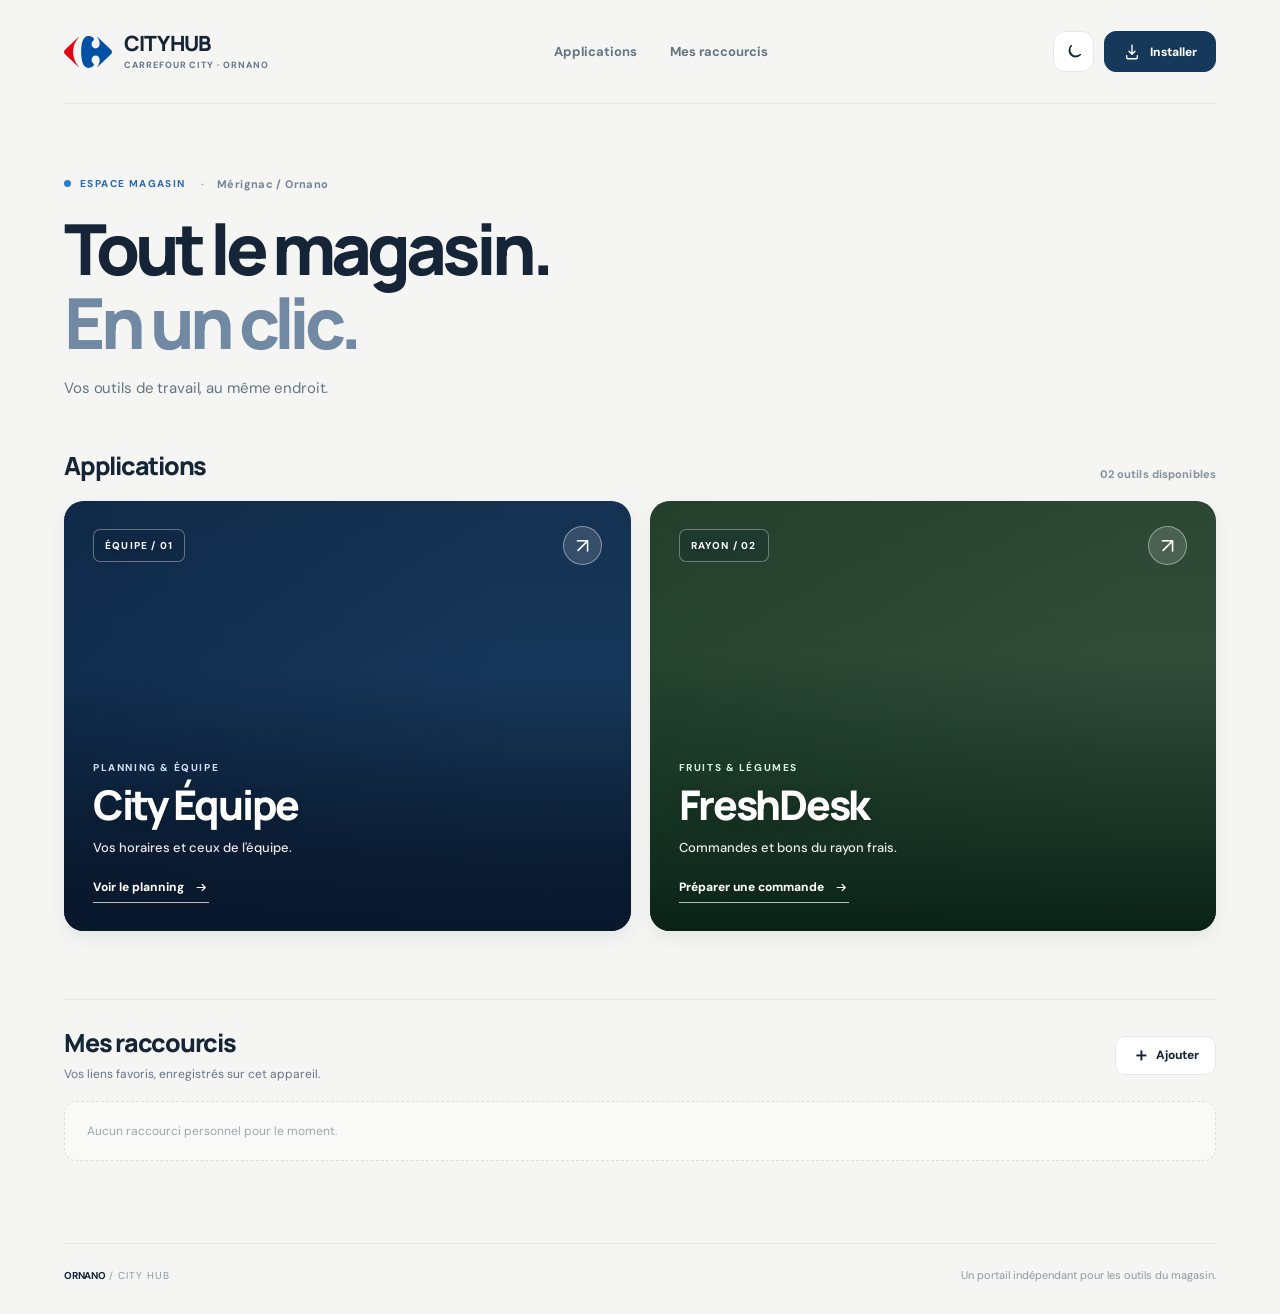
==== index.html @ 230c813b "feat: City Hub V2.2 microinteractions, splash, reveal and accessible motion" ====
<!doctype html>
<html lang="fr">
<head>
  <meta charset="utf-8">
  <meta name="viewport" content="width=device-width, initial-scale=1, viewport-fit=cover">
  <meta name="theme-color" content="#f6f6f3">
  <meta name="color-scheme" content="light dark">
  <meta name="description" content="City Hub Ornano : retrouvez les outils du magasin au même endroit. Planning, commandes et raccourcis.">
  <meta name="apple-mobile-web-app-capable" content="yes">
  <meta name="apple-mobile-web-app-status-bar-style" content="default">
  <meta name="apple-mobile-web-app-title" content="Ornano Hub">
  <meta property="og:title" content="City Ornano — Hub">
  <meta property="og:description" content="Les applications du magasin, au même endroit.">
  <meta property="og:type" content="website">
  <link rel="manifest" href="./manifest.webmanifest">
  <link rel="icon" type="image/svg+xml" href="./icons/favicon.svg">
  <link rel="apple-touch-icon" href="./icons/apple-touch-icon.png">
  <link rel="stylesheet" href="./styles.css">
  <title>Ornano — City Hub</title>
</head>
<body>
  <!-- Animé brièvement au démarrage, sans retarder les interactions -->
  <div class="boot-splash" aria-hidden="true">
    <div class="boot-center">
      <img class="boot-logo" src="./icons/carrefour-symbol.svg" alt="" width="68" height="68">
      <span class="boot-name">CITY HUB</span>
      <span class="boot-track"><span class="boot-progress"></span></span>
    </div>
  </div>

  <div class="site-shell" id="accueil">
    <header class="site-header">
      <a class="brand" href="#accueil" aria-label="City Hub, accueil">
        <span class="brand-mark" aria-hidden="true"><img src="./icons/carrefour-symbol.svg" alt="" width="48" height="48"></span>
        <span class="brand-name">CITY HUB<small>CARREFOUR CITY · ORNANO</small></span>
      </a>
      <nav class="top-nav" aria-label="Navigation">
        <a href="#applications">Applications</a>
        <a href="#raccourcis">Mes raccourcis</a>
      </nav>
      <div class="top-actions">
        <button type="button" id="themeToggle" class="theme-toggle" aria-label="Activer le mode sombre" title="Changer le thème">
          <svg id="themeMoon" viewBox="0 0 24 24" aria-hidden="true"><path d="M20.5 15.5A8.5 8.5 0 0 1 8.5 3.5 8.5 8.5 0 1 0 20.5 15.5Z"/></svg>
          <svg id="themeSun" viewBox="0 0 24 24" aria-hidden="true" hidden><circle cx="12" cy="12" r="4"/><path d="M12 2v2m0 16v2M4.93 4.93l1.42 1.42m11.3 11.3 1.42 1.42M2 12h2m16 0h2M4.93 19.07l1.42-1.42m11.3-11.3 1.42-1.42"/></svg>
        </button>
        <button type="button" id="installButton" class="install-button"><svg viewBox="0 0 24 24" aria-hidden="true"><path d="M12 3v12m-4-4 4 4 4-4M5 17v3a1 1 0 0 0 1 1h12a1 1 0 0 0 1-1v-3"/></svg><span>Installer</span></button>
      </div>
    </header>

    <main class="main-content">
      <section class="intro" aria-labelledby="introTitle">
        <div class="intro-top"><span class="intro-label"><span class="intro-label-dot"></span>ESPACE MAGASIN</span><span class="intro-place">Mérignac / Ornano</span></div>
        <h1 id="introTitle">Tout le magasin.<br><span>En un clic.</span></h1>
        <p>Vos outils de travail, au même endroit.</p>
      </section>

      <section class="applications" id="applications" aria-labelledby="appsTitle">
        <div class="section-heading"><h2 id="appsTitle">Applications</h2><span class="section-count" id="appCount">02 outils disponibles</span></div>
        <div class="apps-grid" id="appsGrid" aria-live="polite"></div>
        <p id="emptyState" class="empty-state" hidden>Aucune application disponible pour le moment.</p>
      </section>

      <section class="shortcuts" id="raccourcis" aria-labelledby="shortcutsTitle">
        <div class="shortcuts-header"><div><h2 id="shortcutsTitle">Mes raccourcis</h2><p>Vos liens favoris, enregistrés sur cet appareil.</p></div><button class="add-shortcut" id="addShortcutButton" type="button"><span aria-hidden="true">＋</span> Ajouter</button></div>
        <div class="personal-shortcuts" id="personalShortcuts"></div>
      </section>
    </main>

    <footer class="footer">
      <span><strong>ORNANO</strong> / CITY HUB</span>
      <span>Un portail indépendant pour les outils du magasin.</span>
    </footer>
  </div>

  <div id="toast" class="toast" role="status" aria-live="polite"></div>

  <dialog class="dialog" id="installDialog" aria-labelledby="installTitle">
    <div class="dialog-top"><span class="dialog-icon dialog-icon-logo" aria-hidden="true"><img src="./icons/carrefour-symbol.svg" alt="" width="44" height="44"></span><button class="dialog-close" type="button" data-close="installDialog" aria-label="Fermer">×</button></div>
    <h2 id="installTitle">City Hub, sur votre téléphone.</h2>
    <p>Ajoutez le portail à votre écran d'accueil et ouvrez vos applications directement.</p>
    <div id="installInstructions" class="install-instructions"></div>
    <button class="dialog-submit" type="button" data-close="installDialog">Compris</button>
  </dialog>
  <dialog class="dialog" id="shortcutDialog" aria-labelledby="shortcutTitle">
    <div class="dialog-top"><span class="dialog-icon" aria-hidden="true">＋</span><button class="dialog-close" type="button" data-close="shortcutDialog" aria-label="Fermer">×</button></div>
    <h2 id="shortcutTitle">Nouveau raccourci</h2>
    <p>Ce raccourci reste uniquement sur cet appareil.</p>
    <form id="shortcutForm">
      <label for="shortcutName">Nom</label><input id="shortcutName" name="shortcutName" placeholder="Ex. Mon outil" maxlength="45" required>
      <label for="shortcutUrl">Adresse web</label><input id="shortcutUrl" name="shortcutUrl" type="text" inputmode="url" placeholder="https://exemple.fr" required>
      <div class="dialog-buttons"><button class="dialog-cancel" type="button" data-close="shortcutDialog">Annuler</button><button class="dialog-submit" type="submit">Ajouter</button></div>
    </form>
  </dialog>

  <script src="./apps.js" defer></script>
  <script src="./app.js" defer></script>
</body>
</html>
---- styles.css ----
@import url('https://fonts.googleapis.com/css2?family=DM+Sans:wght@400;500;600;700&family=Manrope:wght@400;500;600;700;800&display=swap');

:root{color-scheme:light;--page:#f5f6f4;--panel:#fff;--ink:#152436;--soft:#667484;--line:#e4e8eb;--navy:#153658;--blue:#2669b8;--focus:#2685e6;--sans:'DM Sans',system-ui,-apple-system,Segoe UI,sans-serif;--display:'Manrope',system-ui,-apple-system,Segoe UI,sans-serif}
*{box-sizing:border-box}
html{scroll-behavior:smooth;scroll-padding-top:110px}
body{margin:0;background:var(--page);color:var(--ink);font-family:var(--sans);-webkit-font-smoothing:antialiased}
button,input{font:inherit}button{cursor:pointer}a{color:inherit;text-decoration:none}
button:focus-visible,a:focus-visible,input:focus-visible{outline:3px solid var(--focus);outline-offset:4px}
[hidden]{display:none!important}
.site-shell{max-width:1392px;margin:0 auto;padding:0 clamp(20px,5vw,72px)}
.site-header{display:flex;align-items:center;justify-content:space-between;gap:24px;height:104px;border-bottom:1px solid var(--line)}
.brand{display:inline-flex;align-items:center;gap:12px;min-width:205px}
.brand-mark{display:block;width:42px;height:42px;flex:none;color:#15395e}
.brand-mark svg{width:100%;height:100%;display:block}
.brand-name{font-family:var(--display);font-size:20px;font-weight:800;line-height:1;letter-spacing:-.07em}
.brand-dot{color:#e65d54}
.brand-name small{display:block;margin-top:6px;font:700 9px/1 var(--sans);letter-spacing:.25em;color:var(--soft)}
.top-nav{display:flex;align-items:center;gap:33px;color:#667483;font-size:13px;font-weight:700}
.top-nav a{transition:color .2s}.top-nav a:hover{color:var(--ink)}
.top-actions{display:flex;align-items:center;gap:10px}
.theme-toggle{height:41px;width:41px;display:grid;place-items:center;border:1px solid var(--line);border-radius:12px;color:var(--ink);background:var(--panel)}
.theme-toggle:hover{border-color:#b9c5d1}
.theme-toggle svg,.install-button svg{width:18px;height:18px;fill:none;stroke:currentColor;stroke-width:1.8;stroke-linecap:round;stroke-linejoin:round}
.install-button{display:flex;gap:9px;align-items:center;justify-content:center;height:41px;padding:0 18px;background:#16385a;border:1px solid #16385a;color:white;border-radius:12px;font-size:12px;font-weight:800;transition:background .2s,transform .2s}
.install-button:hover{background:#295c8f;transform:translateY(-1px)}
.main-content{padding:0 0 82px}
.intro{padding:clamp(45px,5.7vw,78px) 0 53px}
.intro-top{display:flex;align-items:center;gap:15px;font-weight:750;font-size:11px;color:#768494;letter-spacing:.035em}
.intro-label{display:inline-flex;align-items:center;gap:9px;letter-spacing:.14em;font-size:10px;color:var(--blue)}
.intro-label-dot{width:7px;height:7px;background:#2a7fcb;border-radius:50%;display:inline-block}
.intro-place:before{content:'·';margin-right:13px;color:#9fabb4}
.intro h1{font:800 clamp(49px,5.5vw,77px)/1.055 var(--display);letter-spacing:-.072em;margin:20px 0 19px;max-width:870px}
.intro h1 span{color:#7189a3}
.intro p{font-size:15px;color:var(--soft);margin:0;letter-spacing:-.008em}
.applications{scroll-margin-top:28px}
.section-heading{display:flex;align-items:end;justify-content:space-between;gap:12px;margin-bottom:20px}
.section-heading h2,.shortcuts h2{margin:0;font:800 clamp(20px,2vw,25px)/1.2 var(--display);letter-spacing:-.05em}
.section-count{font-size:11px;letter-spacing:.01em;color:#84909c;font-weight:700}
.apps-grid{display:grid;grid-template-columns:repeat(2,minmax(0,1fr));gap:19px}
.app-card{min-width:0;height:clamp(355px,34vw,430px);border-radius:20px;overflow:hidden;position:relative;isolation:isolate;background:#183a5e;box-shadow:0 7px 17px rgba(20,36,50,.07);transition:transform .25s ease,box-shadow .25s ease}
.app-card:hover{transform:translateY(-4px);box-shadow:0 19px 35px rgba(21,41,62,.18)}
.app-card:focus-within{outline:3px solid var(--focus);outline-offset:4px}
.app-card a:focus-visible{outline:0}
.app-card.is-fresh{background:#35513e}
.app-card.is-other{background:#37465d}
.card-link{display:flex;flex-direction:column;position:relative;isolation:isolate;width:100%;height:100%;padding:25px 29px 28px;color:#fff}
.card-image,.card-shade{position:absolute;inset:0;width:100%;height:100%;pointer-events:none}
.card-image{object-fit:cover;object-position:center;z-index:-3;opacity:.96;transform:scale(1.01);filter:saturate(.88);transition:transform .55s cubic-bezier(.22,.61,.36,1),filter .4s}
.app-card:hover .card-image{transform:scale(1.075);filter:saturate(1.05)}
.card-shade{z-index:-2;background:linear-gradient(180deg,rgba(13,30,51,.27) 1%,rgba(13,30,51,.06) 40%,rgba(9,23,42,.89) 86%,rgba(9,23,42,.96) 100%),linear-gradient(90deg,rgba(8,31,63,.46),rgba(11,32,62,.05) 78%)}
.is-fresh .card-shade{background:linear-gradient(180deg,rgba(20,44,27,.28),rgba(16,37,22,.09) 36%,rgba(12,39,26,.88) 88%,rgba(9,31,21,.96)),linear-gradient(90deg,rgba(21,54,32,.38),rgba(38,61,22,.02) 85%)}
.is-other .card-shade{background:linear-gradient(180deg,rgba(17,29,42,.15),rgba(15,27,40,.91))}
.card-top{display:flex;align-items:center;justify-content:space-between;gap:12px}
.card-kicker{font-size:10px;letter-spacing:.12em;font-weight:800;color:#f4f9ff;text-shadow:0 1px 6px rgba(0,0,0,.2);border:1px solid rgba(255,255,255,.35);background:rgba(16,33,53,.22);backdrop-filter:blur(8px);border-radius:7px;padding:9px 11px}
.card-arrow{display:grid;place-items:center;width:39px;height:39px;flex:none;border:1px solid rgba(255,255,255,.4);background:rgba(255,255,255,.14);border-radius:50%;font-size:21px;font-weight:400;backdrop-filter:blur(10px);transition:transform .25s,background .25s}
.app-card:hover .card-arrow{transform:translate(2px,-2px);background:rgba(255,255,255,.28)}
.card-copy{margin-top:auto;max-width:460px}
.card-pretitle{display:block;font-size:10px;font-weight:800;letter-spacing:.16em;text-transform:uppercase;color:#cfe0f3;margin-bottom:8px}
.is-fresh .card-pretitle{color:#d5f1dd}
.card-copy h3{font:800 clamp(31px,3.2vw,45px)/1.1 var(--display);letter-spacing:-.055em;margin:0 0 10px;text-shadow:0 2px 14px #0002}
.card-copy p{font-size:13px;line-height:1.65;font-weight:500;color:rgba(255,255,255,.91);margin:0 0 21px}
.card-action{display:flex;align-items:center;gap:10px;width:fit-content;color:#fff;font-size:12px;font-weight:800;padding-bottom:7px;border-bottom:1px solid rgba(255,255,255,.7)}
.card-action svg{width:15px;height:15px;stroke:currentColor;stroke-width:1.9;fill:none;stroke-linecap:round;stroke-linejoin:round}
.empty-state{text-align:center;padding:30px;color:var(--soft)}
.shortcuts{margin-top:68px;padding-top:28px;border-top:1px solid var(--line);scroll-margin-top:25px}
.shortcuts-header{display:flex;align-items:center;justify-content:space-between;gap:15px}
.shortcuts-header p{font-size:12px;color:var(--soft);margin:8px 0 0}
.add-shortcut{border:1px solid var(--line);background:var(--panel);color:var(--ink);height:39px;border-radius:10px;display:inline-flex;align-items:center;justify-content:center;gap:6px;padding:0 16px;font-weight:800;font-size:12px;white-space:nowrap}
.add-shortcut:hover{border-color:#aebdca}
.add-shortcut span{font-size:18px;line-height:1}
.personal-shortcuts{display:grid;grid-template-columns:repeat(3,minmax(0,1fr));gap:10px;margin-top:19px}
.shortcut-empty{grid-column:1/-1;color:#9aa6af;font-size:12px;border:1px dashed #d8dfe5;border-radius:12px;padding:21px 22px;background:rgba(255,255,255,.38)}
.shortcut-item{display:flex;align-items:center;gap:12px;min-width:0;border:1px solid var(--line);border-radius:12px;background:var(--panel);padding:11px 12px}
.shortcut-avatar{width:34px;height:34px;display:grid;place-items:center;flex:none;border-radius:9px;background:#e9f0f6;color:#366389;font-weight:800}
.shortcut-info{min-width:0;flex:1}.shortcut-info strong{font-size:12px;display:block;overflow:hidden;text-overflow:ellipsis;white-space:nowrap}.shortcut-info small{font-size:10px;color:var(--soft);display:block;overflow:hidden;text-overflow:ellipsis;white-space:nowrap;margin-top:3px}
.shortcut-open{color:var(--blue);font-size:18px;padding:3px}.shortcut-remove{color:#8a959f;background:transparent;border:0;font-size:17px;padding:4px}.shortcut-remove:hover{color:#c54c52}
.footer{border-top:1px solid var(--line);display:flex;justify-content:space-between;align-items:center;gap:12px;padding:24px 0 32px;color:#8b98a4;font-size:11px}
.footer strong{color:var(--ink);letter-spacing:-.025em}.footer span:first-child{letter-spacing:.09em;font-size:10px}
.toast{position:fixed;left:50%;bottom:24px;z-index:20;transform:translate(-50%,15px);opacity:0;pointer-events:none;color:#fff;background:#132b45;box-shadow:0 13px 34px #15253635;padding:13px 19px;border-radius:10px;font-size:12px;font-weight:700;transition:transform .2s,opacity .2s;text-align:center;max-width:calc(100% - 30px)}
.toast.visible{transform:translate(-50%,0);opacity:1}
.dialog{max-width:min(440px,calc(100vw - 28px));width:100%;border:1px solid var(--line);background:var(--panel);color:var(--ink);border-radius:18px;padding:26px;box-shadow:0 30px 85px #091e3240}
.dialog::backdrop{background:rgba(13,29,46,.6);backdrop-filter:blur(3px)}
.dialog-top{display:flex;align-items:center;justify-content:space-between}.dialog-icon{width:42px;height:42px;border-radius:11px;background:#173b60;color:#fff;display:grid;place-items:center;font:800 21px var(--display)}.dialog-close{border:0;background:transparent;color:var(--soft);font-size:27px;padding:2px 9px}
.dialog h2{font:800 25px/1.25 var(--display);letter-spacing:-.05em;margin:23px 0 9px}.dialog p{font-size:13px;line-height:1.7;color:var(--soft);margin:0 0 17px}
.dialog label{display:block;margin:14px 0 7px;font-weight:750;font-size:12px}.dialog input{width:100%;height:43px;background:var(--panel);border:1px solid #cdd7df;color:var(--ink);border-radius:9px;padding:0 12px;font-size:13px}
.dialog-buttons{display:flex;justify-content:flex-end;gap:8px;margin-top:23px}.dialog-submit,.dialog-cancel{border-radius:9px;border:1px solid #173b60;background:#173b60;color:#fff;font-size:12px;font-weight:800;min-height:41px;padding:0 18px}.dialog-cancel{background:transparent;color:var(--ink);border-color:var(--line)}.dialog> .dialog-submit{width:100%}
.install-instructions{background:var(--page);border:1px solid var(--line);border-radius:11px;padding:15px 17px;margin-bottom:18px}.install-instructions h3{font-size:13px;margin:0 0 9px}.install-instructions ol{margin:0;padding-left:19px}.install-instructions li{font-size:12px;line-height:1.8;color:var(--soft)}
html[data-theme="dark"]{color-scheme:dark;--page:#101a25;--panel:#1b2937;--ink:#f2f5f8;--soft:#a6b2bf;--line:#304251;--navy:#d9e9fc;--blue:#85b7fb}
html[data-theme="dark"] .brand-mark{color:#245786}
html[data-theme="dark"] .intro h1 span{color:#90a8c0}
html[data-theme="dark"] .shortcut-empty{background:#16232f;border-color:#354552}
html[data-theme="dark"] .shortcut-avatar{background:#28425a;color:#c2dcf5}
html[data-theme="dark"] .install-button,html[data-theme="dark"] .dialog-submit{background:#3374bd;border-color:#3374bd}
html[data-theme="dark"] .dialog-cancel{background:transparent;border-color:var(--line)}
@media(max-width:950px){.site-shell{padding:0 27px}.top-nav{gap:18px}.intro{padding-top:57px}.app-card{height:370px}.card-link{padding:22px}.personal-shortcuts{grid-template-columns:repeat(2,minmax(0,1fr))}}
@media(max-width:650px){.site-shell{padding:0 17px}.site-header{height:77px;gap:8px}.brand{min-width:0;gap:9px}.brand-mark{width:36px;height:36px}.brand-name{font-size:18px}.brand-name small{font-size:8px;margin-top:5px}.top-nav{display:none}.top-actions{gap:7px}.theme-toggle{height:37px;width:37px;border-radius:10px}.install-button{height:37px;padding:0 11px;border-radius:10px}.install-button span{font-size:11px}.intro{padding:46px 0 41px}.intro h1{font-size:clamp(40px,10.9vw,61px);margin:18px 0 15px}.intro p{font-size:13px}.intro-top{font-size:10px}.section-heading{margin-bottom:16px}.section-heading h2{font-size:22px}.section-count{font-size:10px}.apps-grid{grid-template-columns:1fr;gap:13px}.app-card{height:355px;border-radius:17px}.card-link{padding:21px 23px 24px}.card-copy h3{font-size:36px}.card-copy p{margin-bottom:18px}.shortcuts{margin-top:52px}.shortcuts h2{font-size:21px}.shortcuts-header p{font-size:11px}.personal-shortcuts{grid-template-columns:1fr}.main-content{padding-bottom:58px}.footer{flex-direction:column;align-items:flex-start;gap:9px}.shortcut-empty{padding:18px}}
@media(max-width:365px){.install-button span{display:none}.install-button{width:38px;padding:0}.brand-name{font-size:17px}.intro h1{font-size:39px}.app-card{height:340px}.card-copy h3{font-size:32px}}
@media(prefers-reduced-motion:reduce){*,*:before,*:after{animation-duration:.01ms!important;transition-duration:.01ms!important;scroll-behavior:auto!important}}

/* City Hub / Logo Carrefour SVG original — tracés réutilisés depuis l'identité FreshDesk */
.brand-mark{width:48px;height:48px;color:inherit;display:grid;place-items:center}
.brand-mark img{width:100%;height:100%;display:block;object-fit:contain}
.brand-name{font-size:21px;letter-spacing:-.055em;line-height:1}
.brand-name small{font-size:9px;letter-spacing:.105em;margin-top:7px;color:var(--soft)}
.dialog-icon-logo{background:#fff;border:1px solid #edf0f3;padding:3px}
.dialog-icon-logo img{width:100%;height:100%;object-fit:contain;display:block}
@media(max-width:650px){
  .brand-mark{width:41px;height:41px}
  .brand-name{font-size:17px}
  .brand-name small{font-size:7.6px;letter-spacing:.035em}
}


/* ---- CITY HUB V2.2 / MOTION SYSTEM ---- */
/* Le chargement est purement CSS : le site reste cliquable même si un script échoue. */
.boot-splash{position:fixed;inset:0;z-index:90;display:grid;place-items:center;background:#f5f6f4;pointer-events:none;animation:boot-exit .92s ease-in-out both}
.boot-center{display:flex;align-items:center;flex-direction:column;gap:12px;transform:translateY(-8px)}
.boot-logo{width:68px;height:68px;object-fit:contain;animation:boot-logo .82s cubic-bezier(.2,.8,.2,1) both}
.boot-name{font:800 12px/1 var(--display);letter-spacing:.27em;color:#16385a}
.boot-track{overflow:hidden;width:86px;height:3px;border-radius:100px;background:#dae2e8;margin-top:7px}
.boot-progress{display:block;width:100%;height:100%;background:linear-gradient(90deg,#e30613 0 43%,#1b67bb 43% 100%);transform-origin:left center;animation:boot-progress .73s cubic-bezier(.1,.65,.3,1) both}
@keyframes boot-exit{0%,55%{opacity:1;visibility:visible}100%{opacity:0;visibility:hidden}}
@keyframes boot-logo{0%{opacity:0;transform:translateY(12px) scale(.85)}40%{opacity:1}76%{transform:translateY(-2px) scale(1.045)}100%{transform:translateY(0) scale(1)}}
@keyframes boot-progress{0%{transform:scaleX(.04)}100%{transform:scaleX(1)}}

/* Arrivée de l'accueil et des cartes. Les sections restent visibles sans JavaScript. */
.site-header{animation:hub-header-entrance .55s cubic-bezier(.2,.7,.2,1) both}
.intro-top{animation:hub-rise .62s .10s both}
.intro h1{animation:hub-rise .75s .18s both}
.intro p{animation:hub-rise .72s .28s both}
@keyframes hub-header-entrance{from{opacity:0;transform:translateY(-10px)}to{opacity:1;transform:translateY(0)}}
@keyframes hub-rise{from{opacity:0;transform:translateY(16px)}to{opacity:1;transform:translateY(0)}}
.motion-ready .reveal{opacity:0;transform:translate3d(0,22px,0);transition:opacity .6s ease,transform .7s cubic-bezier(.16,1,.3,1);transition-delay:var(--reveal-delay,0ms)}
.motion-ready .reveal.is-visible{opacity:1;transform:translate3d(0,0,0)}

/* Interaction des deux cartes. */
.app-card{will-change:auto;transition:transform .3s cubic-bezier(.2,.7,.2,1),box-shadow .3s ease}
.card-link{overflow:hidden}
.card-link:before{content:"";position:absolute;inset:0;z-index:-1;pointer-events:none;opacity:0;background:radial-gradient(420px circle at var(--pointer-x,50%) var(--pointer-y,35%),rgba(255,255,255,.24),transparent 62%);transition:opacity .3s}
.app-card:hover .card-link:before{opacity:1}
.card-image{opacity:0;transition:opacity .65s ease,transform .62s cubic-bezier(.22,.61,.36,1),filter .4s}
.card-image.is-loaded{opacity:.96}
.app-card:hover .card-image.is-loaded{opacity:1}
.card-arrow{transition:transform .3s cubic-bezier(.2,.7,.2,1),background .2s}
.app-card:hover .card-arrow{transform:translate(3px,-3px) rotate(8deg)}
.card-action svg{transition:transform .22s ease}
.app-card:hover .card-action svg{transform:translateX(5px)}
.card-kicker{transition:background .3s,border-color .3s}
.app-card:hover .card-kicker{background:rgba(255,255,255,.22);border-color:rgba(255,255,255,.55)}
.app-card:active{transform:translateY(-1px) scale(.992)}

/* Petites animations autour de l'identité et des boutons. */
.brand-mark img{transition:transform .43s cubic-bezier(.2,.8,.2,1)}
.brand:hover .brand-mark img{transform:rotate(-6deg) scale(1.08)}
.intro-label-dot{box-shadow:0 0 0 0 rgba(42,127,203,.28);animation:hub-breathe 3s ease-in-out infinite}
@keyframes hub-breathe{0%,100%{box-shadow:0 0 0 0 rgba(42,127,203,.25)}55%{box-shadow:0 0 0 7px rgba(42,127,203,0)}}
.top-nav a{position:relative;padding:9px 0}
.top-nav a:after{content:"";position:absolute;bottom:3px;left:0;width:100%;height:2px;border-radius:2px;background:#2f79ba;transform:scaleX(0);transform-origin:left;transition:transform .22s ease}
.top-nav a:hover:after,.top-nav a:focus-visible:after{transform:scaleX(1)}
.theme-toggle,.add-shortcut,.dialog-submit,.dialog-cancel,.dialog-close{transition:transform .22s ease,background .22s ease,border-color .22s ease,box-shadow .22s ease}
.theme-toggle:hover{transform:rotate(-12deg);box-shadow:0 5px 15px #0d2c4514}
.theme-toggle:active,.add-shortcut:active,.install-button:active,.dialog-submit:active,.dialog-cancel:active{transform:scale(.94)}
.install-button{position:relative;overflow:hidden;transition:transform .2s,background .2s,box-shadow .2s}
.install-button:hover{box-shadow:0 8px 18px rgba(22,56,90,.19)}
.install-button svg{transition:transform .25s}
.install-button:hover svg{transform:translateY(3px)}
.add-shortcut:hover{transform:translateY(-2px);box-shadow:0 7px 17px rgba(21,41,62,.07)}
.add-shortcut span{transition:transform .35s cubic-bezier(.2,.7,.2,1)}
.add-shortcut:hover span{transform:rotate(90deg)}
.shortcut-item{transition:transform .2s ease,border-color .2s ease,box-shadow .2s ease}
.shortcut-item:hover{transform:translateY(-2px);border-color:#bdcddd;box-shadow:0 5px 16px rgba(22,42,62,.05)}
.shortcut-open{display:inline-block;transition:transform .18s}
.shortcut-open:hover{transform:translate(2px,-2px)}
.dialog[open]{animation:dialog-in .25s cubic-bezier(.2,.7,.2,1) both}
.dialog[open]::backdrop{animation:backdrop-in .25s ease both}
@keyframes dialog-in{from{opacity:0;transform:translateY(15px) scale(.975)}to{opacity:1;transform:translateY(0) scale(1)}}
@keyframes backdrop-in{from{opacity:0}to{opacity:1}}
.toast.visible{animation:toast-pop .27s cubic-bezier(.2,.8,.2,1)}
@keyframes toast-pop{from{scale:.94}to{scale:1}}

/* L'onde au clic est décorative, ne capture jamais les interactions. */
.tap-ripple{position:absolute;z-index:12;border-radius:50%;width:22px;height:22px;pointer-events:none;background:rgba(255,255,255,.42);transform:translate(-50%,-50%) scale(0);animation:hub-ripple .58s ease-out forwards}
.theme-toggle .tap-ripple,.add-shortcut .tap-ripple,.dialog-cancel .tap-ripple{background:rgba(41,118,192,.21)}
@keyframes hub-ripple{to{opacity:0;transform:translate(-50%,-50%) scale(var(--ripple-scale,12))}}
.theme-toggle,.add-shortcut,.dialog-submit,.dialog-cancel,.card-link{position:relative;overflow:hidden}
@media (hover:none){.brand:hover .brand-mark img{transform:none}.app-card:hover{transform:none}.card-link:before{display:none}}
@media (prefers-reduced-motion:reduce){
  .boot-splash{display:none!important}
  .site-header,.intro-top,.intro h1,.intro p,.intro-label-dot{animation:none!important}
  .motion-ready .reveal{opacity:1!important;transform:none!important;transition:none!important}
  .tap-ripple{display:none!important}
  .app-card,.card-image,.brand-mark img,.card-arrow,.card-action svg,.top-nav a:after,.theme-toggle,.add-shortcut,.install-button,.install-button svg,.shortcut-item,.shortcut-open,.dialog[open],.dialog[open]::backdrop{animation:none!important;transition:none!important;transform:none!important}
}
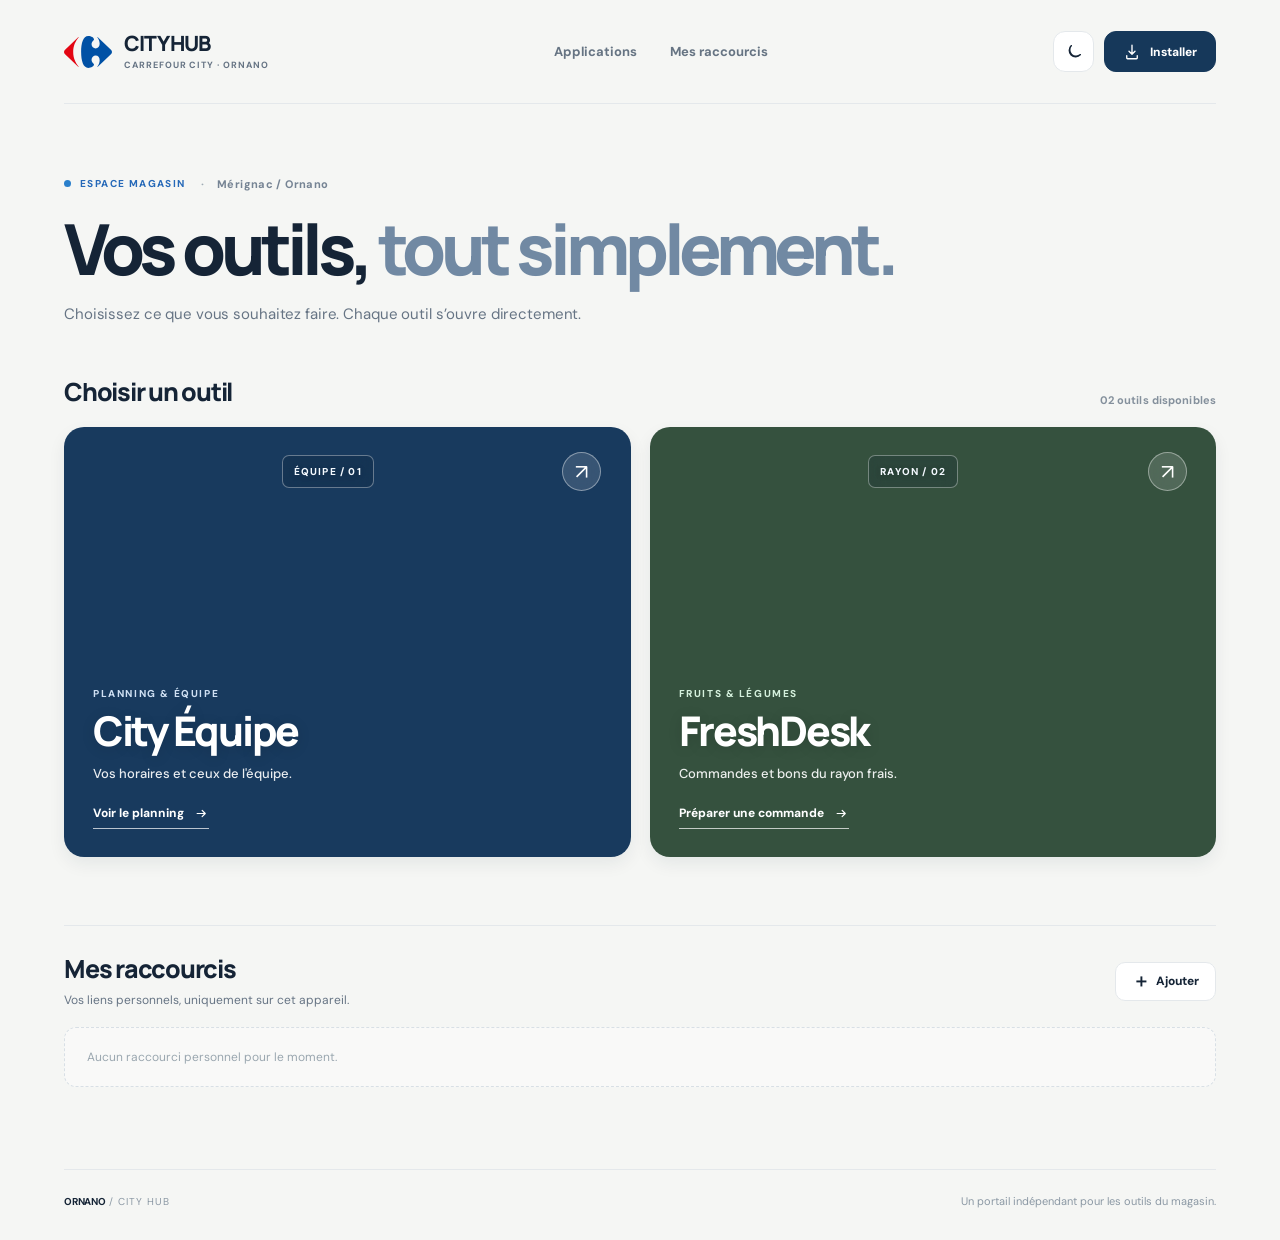
==== commit dc31894b: "design(hub): welcoming two-tool launcher with simple employee-facing language" ====
--- a/index.html
+++ b/index.html
@@ -16,6 +16,7 @@
   <link rel="icon" type="image/svg+xml" href="./icons/favicon.svg">
   <link rel="apple-touch-icon" href="./icons/apple-touch-icon.png">
   <link rel="stylesheet" href="./styles.css">
+  <link rel="stylesheet" href="./suite-v1.css?v=1.0.0">
   <title>Ornano — City Hub</title>
 </head>
 <body>
@@ -50,18 +51,18 @@
     <main class="main-content">
       <section class="intro" aria-labelledby="introTitle">
         <div class="intro-top"><span class="intro-label"><span class="intro-label-dot"></span>ESPACE MAGASIN</span><span class="intro-place">Mérignac / Ornano</span></div>
-        <h1 id="introTitle">Tout le magasin.<br><span>En un clic.</span></h1>
-        <p>Vos outils de travail, au même endroit.</p>
+        <h1 id="introTitle">Vos outils, <span>tout simplement.</span></h1>
+        <p>Choisissez ce que vous souhaitez faire. Chaque outil s’ouvre directement.</p>
       </section>
 
       <section class="applications" id="applications" aria-labelledby="appsTitle">
-        <div class="section-heading"><h2 id="appsTitle">Applications</h2><span class="section-count" id="appCount">02 outils disponibles</span></div>
+        <div class="section-heading"><h2 id="appsTitle">Choisir un outil</h2><span class="section-count" id="appCount">02 outils disponibles</span></div>
         <div class="apps-grid" id="appsGrid" aria-live="polite"></div>
         <p id="emptyState" class="empty-state" hidden>Aucune application disponible pour le moment.</p>
       </section>
 
       <section class="shortcuts" id="raccourcis" aria-labelledby="shortcutsTitle">
-        <div class="shortcuts-header"><div><h2 id="shortcutsTitle">Mes raccourcis</h2><p>Vos liens favoris, enregistrés sur cet appareil.</p></div><button class="add-shortcut" id="addShortcutButton" type="button"><span aria-hidden="true">＋</span> Ajouter</button></div>
+        <div class="shortcuts-header"><div><h2 id="shortcutsTitle">Mes raccourcis</h2><p>Vos liens personnels, uniquement sur cet appareil.</p></div><button class="add-shortcut" id="addShortcutButton" type="button"><span aria-hidden="true">＋</span> Ajouter</button></div>
         <div class="personal-shortcuts" id="personalShortcuts"></div>
       </section>
     </main>
@@ -92,7 +93,7 @@
     </form>
   </dialog>
 
-  <script src="./apps.js" defer></script>
-  <script src="./app.js" defer></script>
+  <script src="./apps.js?v=2.5.0" defer></script>
+  <script src="./app.js?v=3.0.0" defer></script>
 </body>
 </html>
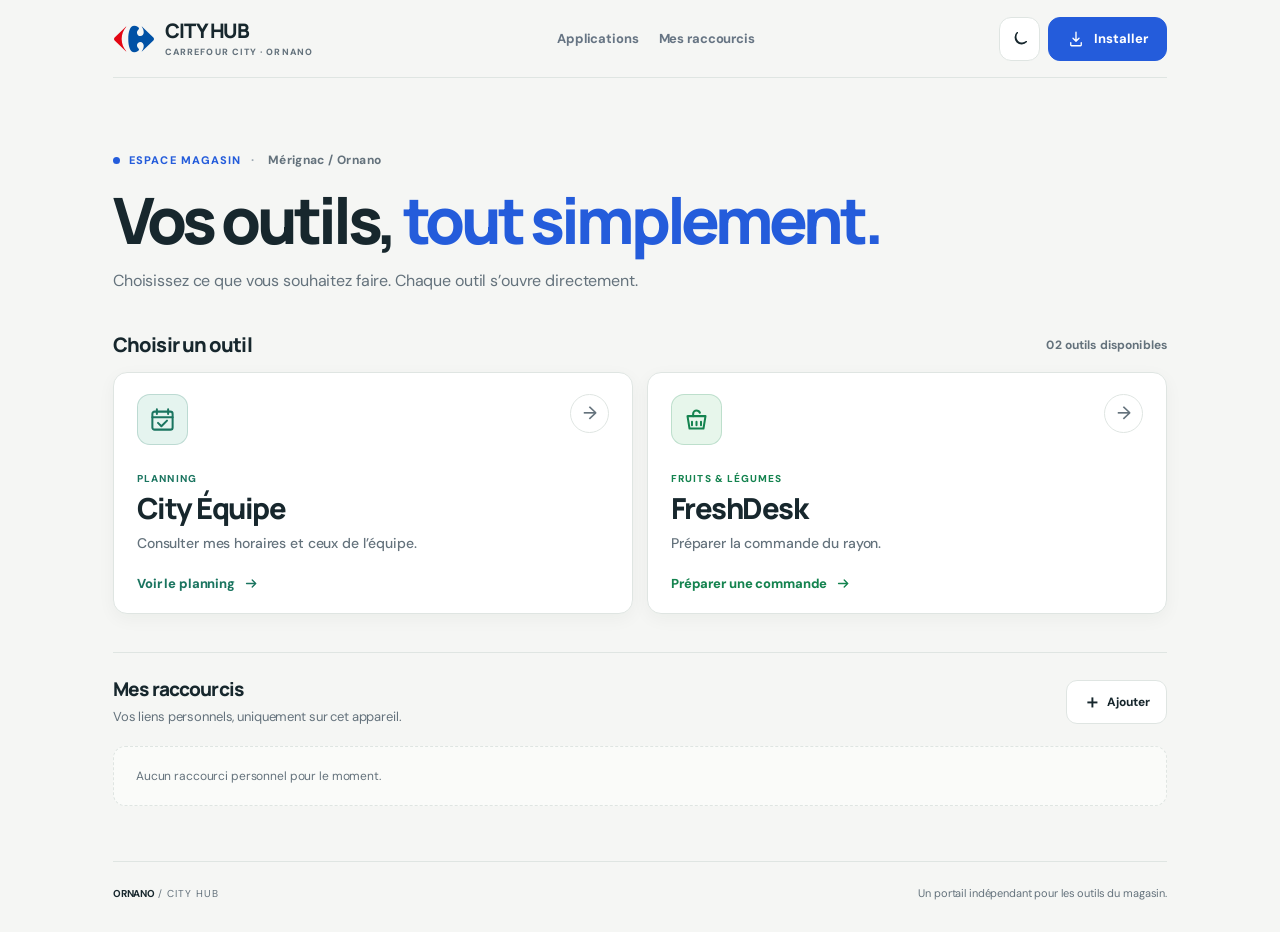
==== commit 9af9cab3: "release(hub): pin v3.0.1 app links and shared theme in PWA cache" ====
--- a/index.html
+++ b/index.html
@@ -93,7 +93,7 @@
     </form>
   </dialog>
 
-  <script src="./apps.js?v=2.5.0" defer></script>
-  <script src="./app.js?v=3.0.0" defer></script>
+  <script src="./apps.js?v=3.0.1" defer></script>
+  <script src="./app.js?v=3.0.1" defer></script>
 </body>
 </html>
--- a/suite-v1.css
+++ b/suite-v1.css
@@ -0,0 +1,170 @@
+/* Ornano Design System 1.0 — City Hub
+   Purpose: launch apps, not display internal metrics. Same foundation in City Équipe & FreshDesk. */
+:root{
+ --suite-accent:#245cdb;
+ --suite-accent-light:#e9efff;
+ --suite-ink:#17272d;
+ --suite-muted:#64727c;
+ --suite-surface:#ffffff;
+ --suite-canvas:#f5f6f4;
+ --suite-line:#dfe5e2;
+ --suite-radius:14px;
+ --suite-shadow:0 5px 18px rgba(20,35,31,.045);
+ --page:var(--suite-canvas);--panel:var(--suite-surface);--ink:var(--suite-ink);
+ --soft:var(--suite-muted);--line:var(--suite-line);--blue:var(--suite-accent);
+ --focus:#245cdb;
+}
+html{scroll-behavior:smooth}
+body{font-family:"DM Sans",system-ui,-apple-system,"Segoe UI",sans-serif;letter-spacing:-.008em}
+.site-shell{max-width:1150px;margin-inline:auto;padding-inline:clamp(17px,4vw,48px)}
+.site-header{
+ height:78px;gap:18px;min-width:0;
+}
+.brand{gap:10px;min-width:0}
+.brand-mark{display:grid;place-items:center;width:42px;height:42px;flex:none}
+.brand-mark img{width:40px;height:40px;object-fit:contain}
+.brand-name{font-family:"Manrope",system-ui,sans-serif;font-size:20px;letter-spacing:-.055em;color:var(--suite-ink)}
+.brand-name small{font-size:9px;font-weight:800;letter-spacing:.12em;color:var(--suite-muted)}
+.top-nav{gap:20px;font-size:13px}
+.top-nav a:hover{color:var(--suite-accent)}
+.top-actions{gap:8px}
+.theme-toggle,.install-button{min-height:44px;height:44px;border-radius:12px;box-shadow:none}
+.install-button{background:var(--suite-accent);border-color:var(--suite-accent);font-weight:750;font-size:13px;padding:0 18px}
+.install-button:hover{background:#164cbe;transform:none}
+.main-content{padding-bottom:55px}
+.intro{padding:clamp(43px,5.8vw,75px) 0 39px}
+.intro-top{display:flex;flex-wrap:wrap;gap:10px}
+.intro-label{
+ color:var(--suite-accent);font-weight:800;font-size:11px;
+ text-transform:uppercase;letter-spacing:.10em
+}
+.intro-label-dot{background:var(--suite-accent)}
+.intro-place{font-size:12px;color:var(--suite-muted)}
+.intro h1{
+ font-family:"Manrope","Segoe UI",sans-serif;
+ font-size:clamp(35px,5.5vw,64px);
+ line-height:1.09;letter-spacing:-.065em;
+ font-weight:800;margin:17px 0 13px;max-width:780px;
+ color:var(--suite-ink);
+}
+.intro h1 span{color:var(--suite-accent)}
+.intro p{font-size:clamp(14px,1.4vw,16px);line-height:1.6;color:var(--suite-muted);max-width:620px}
+.section-heading{align-items:center;margin-bottom:15px}
+.section-heading h2,.shortcuts h2{
+ font-family:"Manrope",system-ui,sans-serif;font-size:20px;
+ letter-spacing:-.045em;font-weight:800;color:var(--suite-ink)
+}
+.section-count{font-size:12px;font-weight:700;color:var(--suite-muted)}
+.apps-grid{grid-template-columns:repeat(2,minmax(0,1fr));gap:14px}
+.app-card,.app-card.is-fresh,.app-card.is-other{
+ --app-color:#1b7560;
+ --app-light:#e5f4ef;
+ border:1px solid var(--suite-line);
+ background:var(--suite-surface);
+ min-height:240px;height:auto;border-radius:var(--suite-radius);
+ box-shadow:var(--suite-shadow);overflow:hidden;
+ transition:border-color .18s,box-shadow .18s,transform .18s;
+}
+.app-card.is-fresh{--app-color:#14834f;--app-light:#e7f6eb}
+.app-card:hover{transform:translateY(-2px);border-color:#c1d0c9;box-shadow:0 12px 24px rgba(20,35,31,.08)}
+.card-link{
+ display:flex;flex-direction:column;justify-content:space-between;
+ min-height:240px;padding:21px 23px;color:var(--suite-ink);
+}
+.card-top{align-items:flex-start}
+.card-symbol{
+ width:51px;height:51px;flex:none;display:grid;place-items:center;
+ border-radius:13px;background:var(--app-light);
+ border:1px solid color-mix(in srgb,var(--app-color) 20%,transparent);
+ color:var(--app-color)
+}
+.card-symbol svg{width:27px;height:27px}
+.card-kicker{display:none}
+.card-arrow{
+ margin-left:auto;background:transparent;border:1px solid var(--suite-line);
+ color:var(--suite-muted);box-shadow:none;
+ font-size:18px;font-weight:500;border-radius:50%;
+}
+.card-copy{margin-top:25px;max-width:none}
+.card-pretitle{
+ font-size:10px;line-height:1.3;letter-spacing:.11em;
+ color:var(--app-color)!important;font-weight:800;margin-bottom:7px
+}
+.card-copy h3{
+ margin:0 0 7px;color:var(--suite-ink);font-family:"Manrope",system-ui,sans-serif;
+ font-size:clamp(23px,2.8vw,29px);font-weight:800;line-height:1.17;
+ letter-spacing:-.052em;text-shadow:none;
+}
+.card-copy p{color:var(--suite-muted);font-size:14px;line-height:1.48;max-width:320px}
+.card-action{
+ color:var(--app-color);border:0;font-size:13px;font-weight:800;
+ margin-top:17px;padding:0;display:flex;align-items:center;gap:8px;
+}
+.card-action svg{width:17px;height:17px}
+.card-shade,.card-image{display:none!important}
+.shortcuts{margin-top:38px;padding-top:25px}
+.shortcuts-header h2{font-size:19px}
+.shortcuts-header p{font-size:13px;line-height:1.45}
+.add-shortcut{height:44px;min-height:44px;border-radius:11px;font-weight:750}
+.shortcut-empty{border:1px dashed var(--suite-line);background:#fafbf9;color:var(--suite-muted);border-radius:12px}
+.shortcut-item{border-radius:12px;min-height:55px}
+.shortcut-avatar{background:#e8eefb;color:#285bc1}
+.shortcut-open,.shortcut-remove{min-width:43px;min-height:43px;display:grid;place-items:center}
+.footer{border-top:1px solid var(--suite-line);color:var(--suite-muted)}
+.dialog{border-radius:18px;border:1px solid var(--suite-line);box-shadow:0 30px 65px #122c2850}
+.dialog button,.dialog input{min-height:44px}
+.dialog-submit{background:var(--suite-accent)}
+/* Do not let legacy photographic-card animations alter the new minimal tiles. */
+.app-card .tap-ripple{background:#245cdb24}
+@media(max-width:760px){
+ .site-header{height:73px}
+ .top-nav{display:none}
+ .intro{padding:38px 0 30px}
+ .intro h1{font-size:clamp(33px,8vw,49px);margin:13px 0 11px}
+ .apps-grid{grid-template-columns:1fr;gap:11px}
+ .app-card,.app-card.is-fresh,.app-card.is-other{min-height:0}
+ .card-link{min-height:179px;padding:17px 18px}
+ .card-symbol{width:45px;height:45px;border-radius:12px}
+ .card-symbol svg{width:25px;height:25px}
+ .card-copy{margin-top:16px}
+ .card-copy h3{font-size:23px}
+ .card-copy p{font-size:13px}
+ .card-action{margin-top:12px}
+ .shortcuts{margin-top:28px}
+ .shortcuts-header{gap:10px}
+ .footer{gap:8px}
+}
+@media(max-width:390px){
+ .site-shell{padding-inline:14px}
+ .brand-name{font-size:18px}
+ .brand-name small{font-size:8px}
+ .install-button{padding-inline:11px;font-size:12px}
+ .install-button span{display:none}
+ .section-heading h2{font-size:19px}
+ .section-count{font-size:10px}
+}
+/* Shared dark neutral surfaces, keeping blue strictly as Hub's accent. */
+html[data-theme="dark"]{
+ --suite-ink:#f1f7f5;--suite-muted:#b0c2c1;
+ --suite-surface:#20312f;--suite-canvas:#142321;--suite-line:#36504a;
+ --suite-accent:#8fb3ff;--suite-accent-light:#243c56;
+ --page:var(--suite-canvas);--panel:var(--suite-surface);--ink:var(--suite-ink);
+ --soft:var(--suite-muted);--line:var(--suite-line);
+}
+html[data-theme="dark"] body{background:var(--suite-canvas);color:var(--suite-ink)}
+html[data-theme="dark"] .brand-name,html[data-theme="dark"] .intro h1,
+html[data-theme="dark"] .section-heading h2,html[data-theme="dark"] .shortcuts h2{color:var(--suite-ink)}
+html[data-theme="dark"] .app-card,html[data-theme="dark"] .app-card.is-fresh,
+html[data-theme="dark"] .app-card.is-other{background:var(--suite-surface);border-color:var(--suite-line)}
+html[data-theme="dark"] .app-card{--app-color:#8dddc0;--app-light:#29483e}
+html[data-theme="dark"] .app-card.is-fresh{--app-color:#8fdfaa;--app-light:#2b4937}
+html[data-theme="dark"] .card-copy h3{color:var(--suite-ink)}
+html[data-theme="dark"] .card-arrow{color:var(--suite-muted);border-color:var(--suite-line)}
+html[data-theme="dark"] .shortcut-empty{background:#1a2c29;border-color:#3b5650}
+html[data-theme="dark"] .shortcut-avatar{background:#294564;color:#b9d4ff}
+html[data-theme="dark"] .dialog{background:#20312f;color:#e9f4f0}
+html[data-theme="dark"] .theme-toggle{background:#20312f;color:#f1f7f5;border-color:#3a514a}
+html[data-theme="dark"] .install-button{background:#315fbb;border-color:#315fbb;color:#fff}
+@media(prefers-reduced-motion:reduce){
+ .app-card,.card-symbol,.card-arrow,.card-action{transition:none!important}
+}
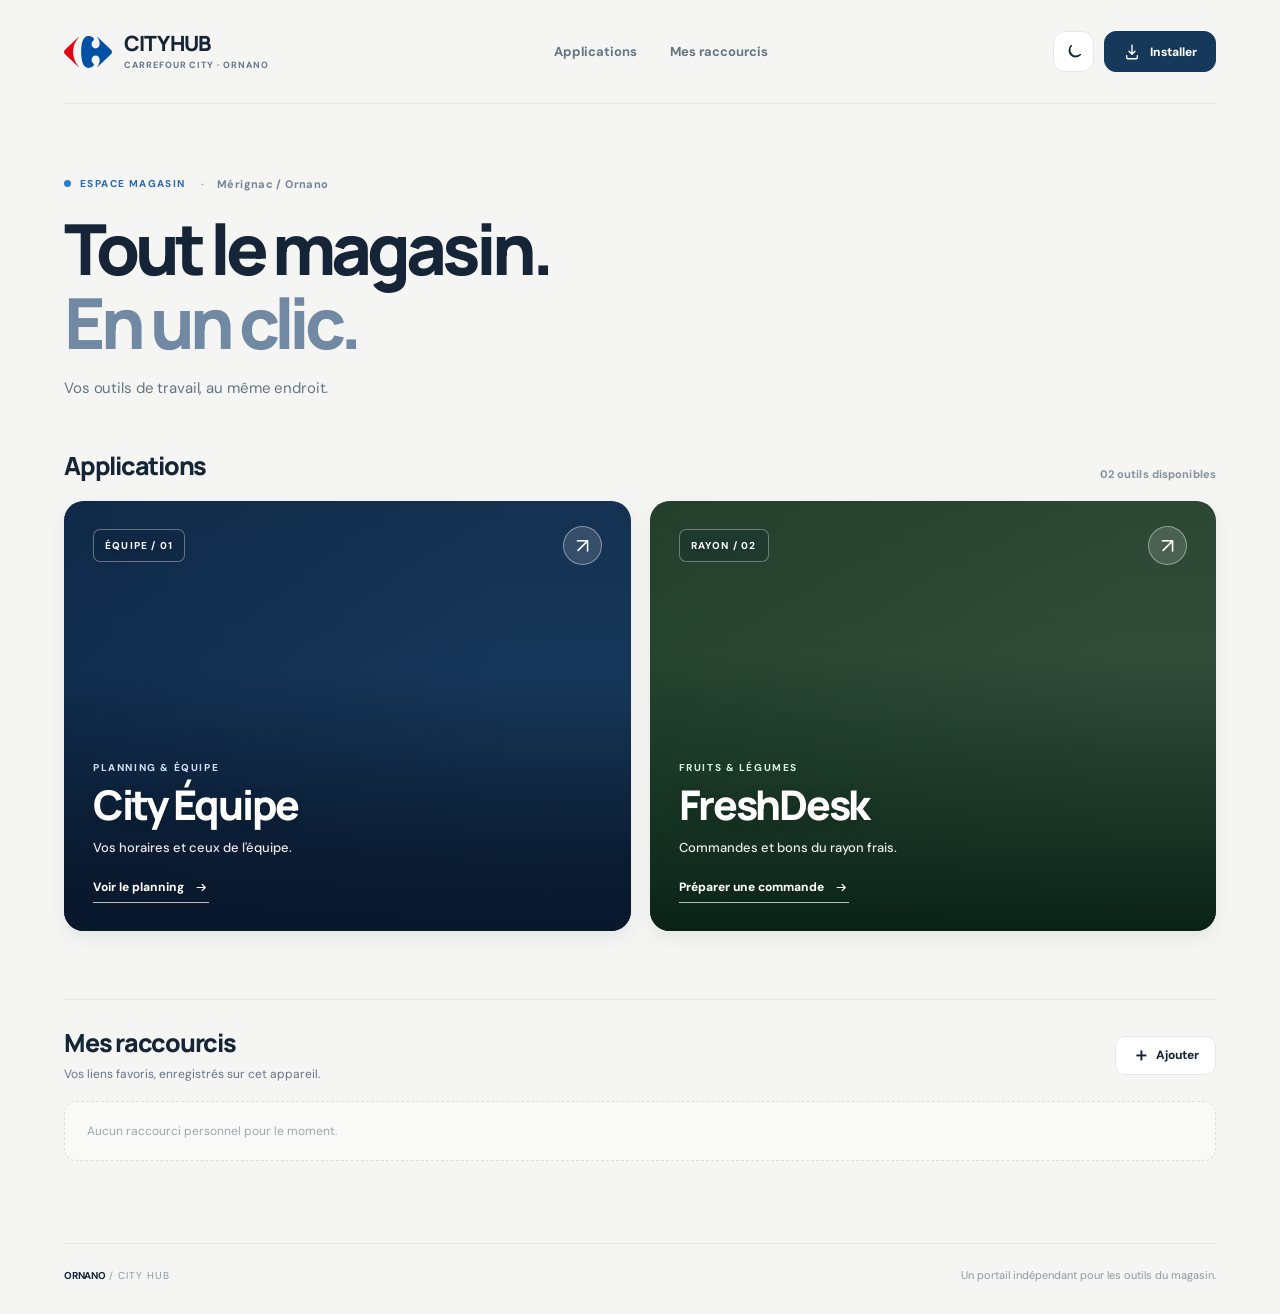
==== commit 5471cff3: "revert(hub): restore recognizable photo-first landing page and original header" ====
--- a/index.html
+++ b/index.html
@@ -16,7 +16,6 @@
   <link rel="icon" type="image/svg+xml" href="./icons/favicon.svg">
   <link rel="apple-touch-icon" href="./icons/apple-touch-icon.png">
   <link rel="stylesheet" href="./styles.css">
-  <link rel="stylesheet" href="./suite-v1.css?v=1.0.0">
   <title>Ornano — City Hub</title>
 </head>
 <body>
@@ -51,18 +50,18 @@
     <main class="main-content">
       <section class="intro" aria-labelledby="introTitle">
         <div class="intro-top"><span class="intro-label"><span class="intro-label-dot"></span>ESPACE MAGASIN</span><span class="intro-place">Mérignac / Ornano</span></div>
-        <h1 id="introTitle">Vos outils, <span>tout simplement.</span></h1>
-        <p>Choisissez ce que vous souhaitez faire. Chaque outil s’ouvre directement.</p>
+        <h1 id="introTitle">Tout le magasin.<br><span>En un clic.</span></h1>
+        <p>Vos outils de travail, au même endroit.</p>
       </section>
 
       <section class="applications" id="applications" aria-labelledby="appsTitle">
-        <div class="section-heading"><h2 id="appsTitle">Choisir un outil</h2><span class="section-count" id="appCount">02 outils disponibles</span></div>
+        <div class="section-heading"><h2 id="appsTitle">Applications</h2><span class="section-count" id="appCount">02 outils disponibles</span></div>
         <div class="apps-grid" id="appsGrid" aria-live="polite"></div>
         <p id="emptyState" class="empty-state" hidden>Aucune application disponible pour le moment.</p>
       </section>
 
       <section class="shortcuts" id="raccourcis" aria-labelledby="shortcutsTitle">
-        <div class="shortcuts-header"><div><h2 id="shortcutsTitle">Mes raccourcis</h2><p>Vos liens personnels, uniquement sur cet appareil.</p></div><button class="add-shortcut" id="addShortcutButton" type="button"><span aria-hidden="true">＋</span> Ajouter</button></div>
+        <div class="shortcuts-header"><div><h2 id="shortcutsTitle">Mes raccourcis</h2><p>Vos liens favoris, enregistrés sur cet appareil.</p></div><button class="add-shortcut" id="addShortcutButton" type="button"><span aria-hidden="true">＋</span> Ajouter</button></div>
         <div class="personal-shortcuts" id="personalShortcuts"></div>
       </section>
     </main>
@@ -93,7 +92,7 @@
     </form>
   </dialog>
 
-  <script src="./apps.js?v=3.0.1" defer></script>
-  <script src="./app.js?v=3.0.1" defer></script>
+  <script src="./apps.js?v=3.1.0" defer></script>
+  <script src="./app.js?v=3.1.0" defer></script>
 </body>
 </html>
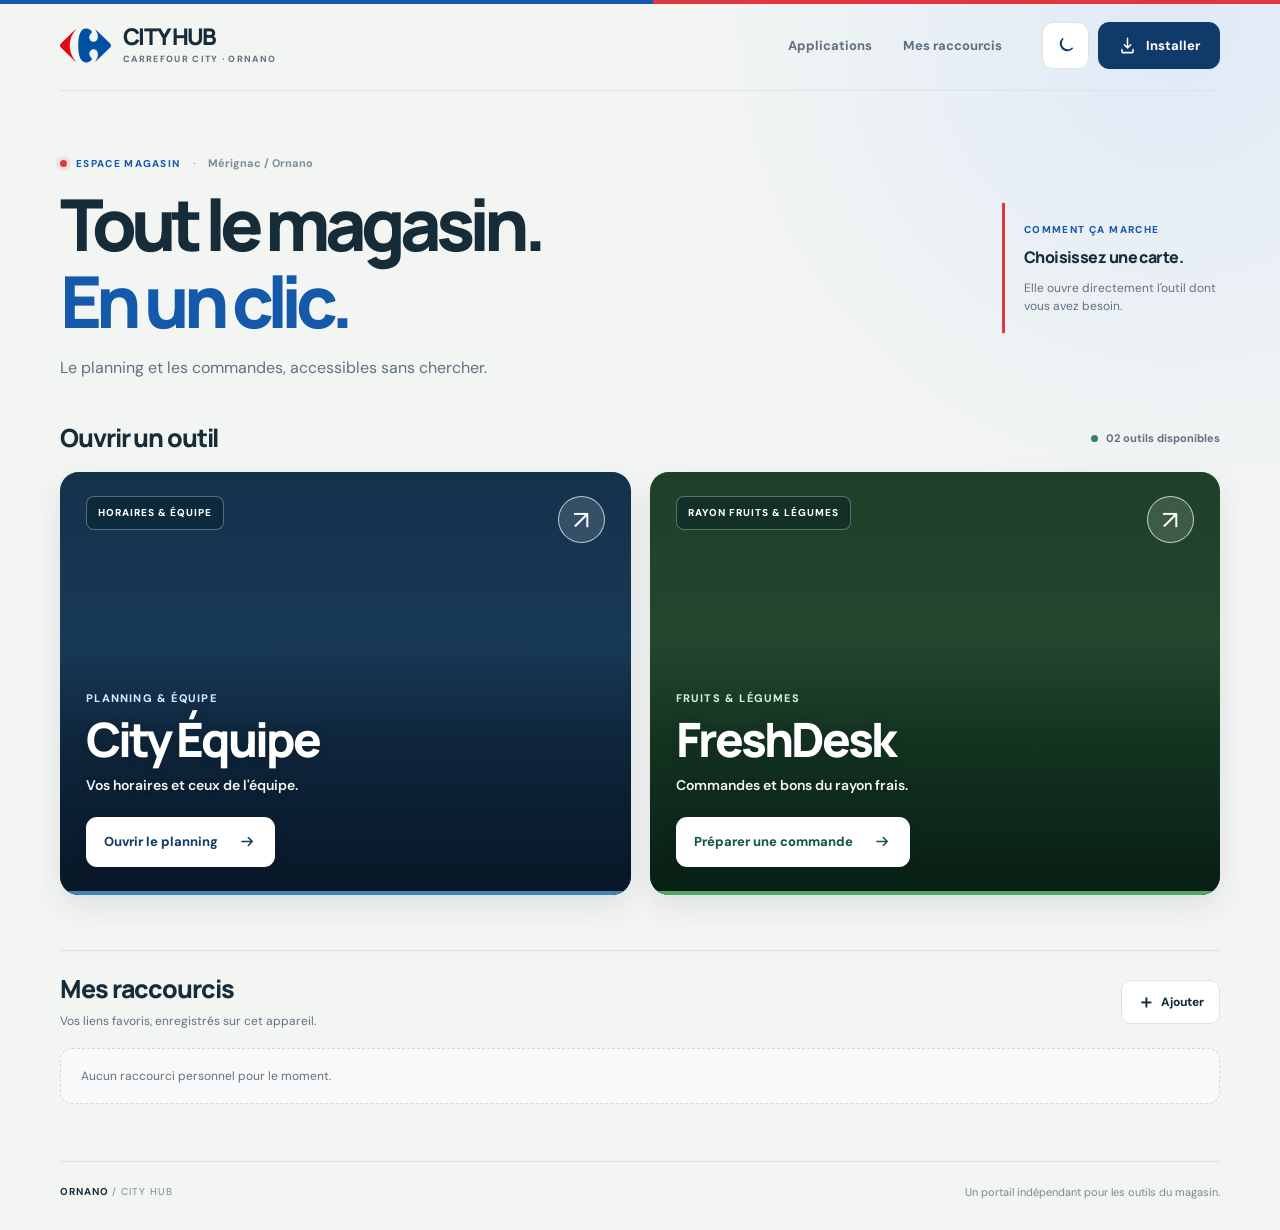
==== commit 455495d2: "design(hub): concise employee-first entry and clear photo card navigation" ====
--- a/index.html
+++ b/index.html
@@ -15,7 +15,7 @@
   <link rel="manifest" href="./manifest.webmanifest">
   <link rel="icon" type="image/svg+xml" href="./icons/favicon.svg">
   <link rel="apple-touch-icon" href="./icons/apple-touch-icon.png">
-  <link rel="stylesheet" href="./styles.css">
+  <link rel="stylesheet" href="./styles.css?v=4.0.0">
   <title>Ornano — City Hub</title>
 </head>
 <body>
@@ -49,13 +49,20 @@
 
     <main class="main-content">
       <section class="intro" aria-labelledby="introTitle">
-        <div class="intro-top"><span class="intro-label"><span class="intro-label-dot"></span>ESPACE MAGASIN</span><span class="intro-place">Mérignac / Ornano</span></div>
-        <h1 id="introTitle">Tout le magasin.<br><span>En un clic.</span></h1>
-        <p>Vos outils de travail, au même endroit.</p>
+        <div class="intro-copy">
+          <div class="intro-top"><span class="intro-label"><span class="intro-label-dot"></span>ESPACE MAGASIN</span><span class="intro-place">Mérignac / Ornano</span></div>
+          <h1 id="introTitle">Tout le magasin.<br><span>En un clic.</span></h1>
+          <p>Le planning et les commandes, accessibles sans chercher.</p>
+        </div>
+        <aside class="intro-hint" aria-label="Comment utiliser City Hub">
+          <small>COMMENT ÇA MARCHE</small>
+          <strong>Choisissez une carte.</strong>
+          <span>Elle ouvre directement l'outil dont vous avez besoin.</span>
+        </aside>
       </section>
 
       <section class="applications" id="applications" aria-labelledby="appsTitle">
-        <div class="section-heading"><h2 id="appsTitle">Applications</h2><span class="section-count" id="appCount">02 outils disponibles</span></div>
+        <div class="section-heading"><h2 id="appsTitle">Ouvrir un outil</h2><span class="section-count" id="appCount">02 outils disponibles</span></div>
         <div class="apps-grid" id="appsGrid" aria-live="polite"></div>
         <p id="emptyState" class="empty-state" hidden>Aucune application disponible pour le moment.</p>
       </section>
@@ -92,7 +99,7 @@
     </form>
   </dialog>
 
-  <script src="./apps.js?v=3.1.0" defer></script>
-  <script src="./app.js?v=3.1.0" defer></script>
+  <script src="./apps.js?v=4.0.0" defer></script>
+  <script src="./app.js?v=4.0.0" defer></script>
 </body>
 </html>
--- a/styles.css
+++ b/styles.css
@@ -1,193 +1,377 @@
-@import url('https://fonts.googleapis.com/css2?family=DM+Sans:wght@400;500;600;700&family=Manrope:wght@400;500;600;700;800&display=swap');
+@import url('https://fonts.googleapis.com/css2?family=DM+Sans:wght@400;500;600;700;800&family=Manrope:wght@400;500;600;700;800&display=swap');
 
-:root{color-scheme:light;--page:#f5f6f4;--panel:#fff;--ink:#152436;--soft:#667484;--line:#e4e8eb;--navy:#153658;--blue:#2669b8;--focus:#2685e6;--sans:'DM Sans',system-ui,-apple-system,Segoe UI,sans-serif;--display:'Manrope',system-ui,-apple-system,Segoe UI,sans-serif}
+/* CITY HUB · PHOTOGRAPHIC REWORK V4
+   Designed directly in the base stylesheet (not another cascade of patches).
+   The existing custom Carrefour logo, photo cards, personal links and PWA remain. */
+:root{
+  color-scheme:light;
+  --page:#f3f5f3;--panel:#fff;--ink:#172c39;--soft:#617181;
+  --line:#dde5e4;--blue:#1559ad;--navy:#103a69;--red:#e13641;--focus:#1976d2;
+  --sans:'DM Sans',system-ui,-apple-system,'Segoe UI',sans-serif;
+  --display:'Manrope',system-ui,-apple-system,'Segoe UI',sans-serif;
+}
 *{box-sizing:border-box}
-html{scroll-behavior:smooth;scroll-padding-top:110px}
-body{margin:0;background:var(--page);color:var(--ink);font-family:var(--sans);-webkit-font-smoothing:antialiased}
-button,input{font:inherit}button{cursor:pointer}a{color:inherit;text-decoration:none}
-button:focus-visible,a:focus-visible,input:focus-visible{outline:3px solid var(--focus);outline-offset:4px}
+html{scroll-behavior:smooth;scroll-padding-top:100px}
+body{
+  margin:0;min-width:0;background:radial-gradient(ellipse at 92% 2%,#dfeaf7 0,transparent 29%),var(--page);
+  color:var(--ink);font-family:var(--sans);-webkit-font-smoothing:antialiased;
+}
+body:before{content:'';display:block;position:absolute;inset:0 0 auto;height:4px;z-index:12;background:linear-gradient(90deg,#1559ad 0 51%,#e13641 51% 100%)}
+button,input{font:inherit}
+button{cursor:pointer}
+a{color:inherit;text-decoration:none}
+button:focus-visible,a:focus-visible,input:focus-visible{outline:3px solid var(--focus);outline-offset:3px}
 [hidden]{display:none!important}
-.site-shell{max-width:1392px;margin:0 auto;padding:0 clamp(20px,5vw,72px)}
-.site-header{display:flex;align-items:center;justify-content:space-between;gap:24px;height:104px;border-bottom:1px solid var(--line)}
-.brand{display:inline-flex;align-items:center;gap:12px;min-width:205px}
-.brand-mark{display:block;width:42px;height:42px;flex:none;color:#15395e}
-.brand-mark svg{width:100%;height:100%;display:block}
-.brand-name{font-family:var(--display);font-size:20px;font-weight:800;line-height:1;letter-spacing:-.07em}
-.brand-dot{color:#e65d54}
-.brand-name small{display:block;margin-top:6px;font:700 9px/1 var(--sans);letter-spacing:.25em;color:var(--soft)}
-.top-nav{display:flex;align-items:center;gap:33px;color:#667483;font-size:13px;font-weight:700}
-.top-nav a{transition:color .2s}.top-nav a:hover{color:var(--ink)}
-.top-actions{display:flex;align-items:center;gap:10px}
-.theme-toggle{height:41px;width:41px;display:grid;place-items:center;border:1px solid var(--line);border-radius:12px;color:var(--ink);background:var(--panel)}
-.theme-toggle:hover{border-color:#b9c5d1}
-.theme-toggle svg,.install-button svg{width:18px;height:18px;fill:none;stroke:currentColor;stroke-width:1.8;stroke-linecap:round;stroke-linejoin:round}
-.install-button{display:flex;gap:9px;align-items:center;justify-content:center;height:41px;padding:0 18px;background:#16385a;border:1px solid #16385a;color:white;border-radius:12px;font-size:12px;font-weight:800;transition:background .2s,transform .2s}
-.install-button:hover{background:#295c8f;transform:translateY(-1px)}
-.main-content{padding:0 0 82px}
-.intro{padding:clamp(45px,5.7vw,78px) 0 53px}
-.intro-top{display:flex;align-items:center;gap:15px;font-weight:750;font-size:11px;color:#768494;letter-spacing:.035em}
-.intro-label{display:inline-flex;align-items:center;gap:9px;letter-spacing:.14em;font-size:10px;color:var(--blue)}
-.intro-label-dot{width:7px;height:7px;background:#2a7fcb;border-radius:50%;display:inline-block}
-.intro-place:before{content:'·';margin-right:13px;color:#9fabb4}
-.intro h1{font:800 clamp(49px,5.5vw,77px)/1.055 var(--display);letter-spacing:-.072em;margin:20px 0 19px;max-width:870px}
-.intro h1 span{color:#7189a3}
-.intro p{font-size:15px;color:var(--soft);margin:0;letter-spacing:-.008em}
-.applications{scroll-margin-top:28px}
-.section-heading{display:flex;align-items:end;justify-content:space-between;gap:12px;margin-bottom:20px}
-.section-heading h2,.shortcuts h2{margin:0;font:800 clamp(20px,2vw,25px)/1.2 var(--display);letter-spacing:-.05em}
-.section-count{font-size:11px;letter-spacing:.01em;color:#84909c;font-weight:700}
+.site-shell{max-width:1310px;margin-inline:auto;padding-inline:clamp(19px,4.7vw,65px)}
+.site-header{
+  height:91px;display:flex;align-items:center;justify-content:space-between;
+  gap:22px;border-bottom:1px solid var(--line);position:relative;z-index:2;
+}
+.brand{display:inline-flex;align-items:center;gap:12px;min-width:0;flex-shrink:0}
+.brand-mark{width:51px;height:51px;display:grid;place-items:center}
+.brand-mark img{width:100%;height:100%;display:block;object-fit:contain;transition:transform .3s ease}
+.brand:hover .brand-mark img{transform:rotate(-5deg) scale(1.055)}
+.brand-name{
+  display:block;font:800 23px/.99 var(--display);letter-spacing:-.075em;color:var(--ink)
+}
+.brand-name small{
+  display:block;margin-top:7px;font:800 9px/1.1 var(--sans);letter-spacing:.145em;color:var(--soft)
+}
+.top-nav{display:flex;align-items:center;gap:31px;margin-left:auto;padding-right:18px}
+.top-nav a{position:relative;font-weight:750;color:var(--soft);font-size:13px;padding:15px 0;transition:color .2s}
+.top-nav a:hover,.top-nav a:focus-visible{color:var(--navy)}
+.top-nav a:after{content:'';position:absolute;bottom:8px;left:0;right:0;height:2px;background:var(--blue);transform:scaleX(0);transform-origin:left;transition:transform .2s}
+.top-nav a:hover:after,.top-nav a:focus-visible:after{transform:scaleX(1)}
+.top-actions{display:flex;gap:9px;align-items:center}
+.theme-toggle,.install-button{min-height:47px;height:47px;border-radius:11px;font-weight:750}
+.theme-toggle{
+  width:47px;display:grid;place-items:center;background:var(--panel);
+  border:1px solid var(--line);color:var(--navy);transition:background .2s,border-color .2s;
+}
+.theme-toggle:hover{background:#e8f1fb;border-color:#c6d7e6}
+.theme-toggle svg,.install-button svg{
+  width:19px;height:19px;stroke:currentColor;stroke-width:1.9;
+  fill:none;stroke-linecap:round;stroke-linejoin:round
+}
+.install-button{
+  display:inline-flex;align-items:center;justify-content:center;gap:9px;
+  padding:0 19px;color:#fff;background:var(--navy);
+  border:1px solid var(--navy);font-size:13px;transition:background .2s,transform .2s;
+}
+.install-button:hover{background:#175995;transform:translateY(-1px)}
+.main-content{padding-bottom:57px}
+.intro{
+  display:grid;grid-template-columns:minmax(0,1fr) 218px;align-items:center;gap:24px;
+  padding:clamp(41px,5.1vw,67px) 0 clamp(27px,3.5vw,43px);
+}
+.intro-copy{min-width:0}
+.intro-top{display:flex;align-items:center;flex-wrap:wrap;gap:13px}
+.intro-label{
+  display:inline-flex;align-items:center;gap:9px;
+  font-size:10px;font-weight:800;letter-spacing:.13em;color:var(--blue)
+}
+.intro-label-dot{width:7px;height:7px;background:#e13641;border-radius:50%;box-shadow:0 0 0 4px #e1364119}
+.intro-place{font-size:11px;color:#7b8d97;font-weight:700}
+.intro-place:before{content:'·';margin-right:12px;color:#a5b1b7}
+.intro h1{
+  font:800 clamp(43px,5.6vw,73px)/1.07 var(--display);
+  letter-spacing:-.085em;margin:16px 0 16px;color:var(--ink);
+  max-width:870px;
+}
+.intro h1 span{color:var(--blue)}
+.intro p{color:var(--soft);font-size:clamp(14px,1.4vw,16px);line-height:1.55;margin:0}
+.intro-hint{
+  justify-self:end;width:100%;padding:20px 0 18px 19px;
+  border-left:3px solid var(--red);
+  display:flex;flex-direction:column;gap:11px;
+}
+.intro-hint small{font-size:10px;letter-spacing:.14em;color:var(--blue);font-weight:800}
+.intro-hint strong{font:800 16px/1.32 var(--display);letter-spacing:-.035em;color:var(--ink)}
+.intro-hint span{font-size:12px;line-height:1.5;color:var(--soft)}
+.applications{scroll-margin-top:20px}
+.section-heading{
+  display:flex;align-items:center;justify-content:space-between;gap:15px;
+  margin-bottom:19px;
+}
+.section-heading h2,.shortcuts h2{
+  margin:0;font:800 clamp(20px,2.15vw,25px)/1.2 var(--display);
+  letter-spacing:-.045em;
+}
+.section-count{
+  display:inline-flex;align-items:center;gap:8px;
+  font-size:11px;font-weight:750;color:var(--soft)
+}
+.section-count:before{content:'';width:7px;height:7px;border-radius:50%;background:#32845d}
 .apps-grid{display:grid;grid-template-columns:repeat(2,minmax(0,1fr));gap:19px}
-.app-card{min-width:0;height:clamp(355px,34vw,430px);border-radius:20px;overflow:hidden;position:relative;isolation:isolate;background:#183a5e;box-shadow:0 7px 17px rgba(20,36,50,.07);transition:transform .25s ease,box-shadow .25s ease}
-.app-card:hover{transform:translateY(-4px);box-shadow:0 19px 35px rgba(21,41,62,.18)}
+.app-card{
+  min-width:0;min-height:395px;height:clamp(360px,33vw,440px);
+  position:relative;isolation:isolate;overflow:hidden;
+  border-radius:19px;background:#183a58;
+  box-shadow:0 12px 29px #152b3b18;
+  transition:box-shadow .27s,transform .3s cubic-bezier(.2,.8,.2,1);
+}
+.app-card.is-fresh{background:#25482f}
+.app-card.is-other{background:#36465c}
+.app-card:after{
+  content:'';position:absolute;z-index:2;inset:auto 0 0;height:4px;
+  background:#498fc8;pointer-events:none;opacity:.9;
+}
+.app-card.is-fresh:after{background:#5bb572}
+.app-card:hover{transform:translateY(-5px);box-shadow:0 23px 40px #152b3b2e}
+.app-card:active{transform:translateY(-1px) scale(.992)}
 .app-card:focus-within{outline:3px solid var(--focus);outline-offset:4px}
 .app-card a:focus-visible{outline:0}
-.app-card.is-fresh{background:#35513e}
-.app-card.is-other{background:#37465d}
-.card-link{display:flex;flex-direction:column;position:relative;isolation:isolate;width:100%;height:100%;padding:25px 29px 28px;color:#fff}
+.card-link{display:flex;flex-direction:column;position:relative;isolation:isolate;width:100%;height:100%;padding:24px 26px 28px;color:#fff;overflow:hidden}
 .card-image,.card-shade{position:absolute;inset:0;width:100%;height:100%;pointer-events:none}
-.card-image{object-fit:cover;object-position:center;z-index:-3;opacity:.96;transform:scale(1.01);filter:saturate(.88);transition:transform .55s cubic-bezier(.22,.61,.36,1),filter .4s}
-.app-card:hover .card-image{transform:scale(1.075);filter:saturate(1.05)}
-.card-shade{z-index:-2;background:linear-gradient(180deg,rgba(13,30,51,.27) 1%,rgba(13,30,51,.06) 40%,rgba(9,23,42,.89) 86%,rgba(9,23,42,.96) 100%),linear-gradient(90deg,rgba(8,31,63,.46),rgba(11,32,62,.05) 78%)}
-.is-fresh .card-shade{background:linear-gradient(180deg,rgba(20,44,27,.28),rgba(16,37,22,.09) 36%,rgba(12,39,26,.88) 88%,rgba(9,31,21,.96)),linear-gradient(90deg,rgba(21,54,32,.38),rgba(38,61,22,.02) 85%)}
-.is-other .card-shade{background:linear-gradient(180deg,rgba(17,29,42,.15),rgba(15,27,40,.91))}
-.card-top{display:flex;align-items:center;justify-content:space-between;gap:12px}
-.card-kicker{font-size:10px;letter-spacing:.12em;font-weight:800;color:#f4f9ff;text-shadow:0 1px 6px rgba(0,0,0,.2);border:1px solid rgba(255,255,255,.35);background:rgba(16,33,53,.22);backdrop-filter:blur(8px);border-radius:7px;padding:9px 11px}
-.card-arrow{display:grid;place-items:center;width:39px;height:39px;flex:none;border:1px solid rgba(255,255,255,.4);background:rgba(255,255,255,.14);border-radius:50%;font-size:21px;font-weight:400;backdrop-filter:blur(10px);transition:transform .25s,background .25s}
-.app-card:hover .card-arrow{transform:translate(2px,-2px);background:rgba(255,255,255,.28)}
-.card-copy{margin-top:auto;max-width:460px}
-.card-pretitle{display:block;font-size:10px;font-weight:800;letter-spacing:.16em;text-transform:uppercase;color:#cfe0f3;margin-bottom:8px}
-.is-fresh .card-pretitle{color:#d5f1dd}
-.card-copy h3{font:800 clamp(31px,3.2vw,45px)/1.1 var(--display);letter-spacing:-.055em;margin:0 0 10px;text-shadow:0 2px 14px #0002}
-.card-copy p{font-size:13px;line-height:1.65;font-weight:500;color:rgba(255,255,255,.91);margin:0 0 21px}
-.card-action{display:flex;align-items:center;gap:10px;width:fit-content;color:#fff;font-size:12px;font-weight:800;padding-bottom:7px;border-bottom:1px solid rgba(255,255,255,.7)}
-.card-action svg{width:15px;height:15px;stroke:currentColor;stroke-width:1.9;fill:none;stroke-linecap:round;stroke-linejoin:round}
+.card-image{
+  object-fit:cover;object-position:center center;z-index:-3;opacity:0;
+  transform:scale(1.015);filter:saturate(1.02);
+  transition:opacity .5s ease,transform .6s cubic-bezier(.22,.61,.36,1),filter .4s;
+}
+.card-image.is-loaded{opacity:1}
+.app-card:hover .card-image.is-loaded{transform:scale(1.065);filter:saturate(1.12)}
+.card-shade{
+  z-index:-2;
+  background:linear-gradient(180deg,rgba(13,34,54,.36),rgba(13,34,54,.03) 40%,rgba(8,24,40,.6) 64%,rgba(8,22,38,.98) 100%);
+}
+.is-fresh .card-shade{
+  background:linear-gradient(180deg,rgba(14,41,23,.30),rgba(14,41,23,.03) 39%,rgba(9,39,24,.61) 63%,rgba(7,29,18,.98) 100%);
+}
+.card-link:before{
+  content:'';position:absolute;inset:0;z-index:-1;pointer-events:none;opacity:0;
+  background:radial-gradient(410px circle at var(--pointer-x,50%) var(--pointer-y,35%),#ffffff32,transparent 70%);
+  transition:opacity .28s;
+}
+.app-card:hover .card-link:before{opacity:1}
+.card-top{display:flex;align-items:flex-start;gap:12px;justify-content:space-between}
+.card-identity{display:flex;align-items:center;gap:11px;min-width:0}
+.card-app-logo{
+  width:54px;height:54px;flex:none;background:#fffffff1;
+  display:grid;place-items:center;padding:8px;border-radius:13px;
+  box-shadow:0 5px 17px #0a1c2530;border:1px solid #ffffff70;
+}
+.card-app-logo img{width:100%;height:100%;display:block;object-fit:contain}
+.card-kicker{
+  color:#fff;letter-spacing:.1em;font-size:10px;font-weight:800;line-height:1.4;
+  background:#061e2973;border:1px solid #ffffff50;padding:9px 11px;
+  border-radius:8px;backdrop-filter:blur(10px);
+}
+.card-arrow{
+  width:47px;height:47px;flex:none;display:grid;place-items:center;
+  border:1px solid #ffffffb0;background:#ffffff23;color:#fff;border-radius:50%;
+  font-size:26px;font-weight:400;backdrop-filter:blur(10px);
+  transition:transform .25s,background .25s;
+}
+.app-card:hover .card-arrow{background:#ffffff44;transform:translate(3px,-3px)}
+.card-copy{margin-top:auto;max-width:470px}
+.card-pretitle{display:block;color:#d4e9ff;font-size:11px;font-weight:800;letter-spacing:.11em;margin-bottom:9px}
+.is-fresh .card-pretitle{color:#c9f4d9}
+.card-copy h3{
+  color:#fff;font:800 clamp(33px,3.7vw,49px)/1.07 var(--display);
+  letter-spacing:-.063em;margin:0 0 10px;text-shadow:0 2px 12px #07101a3b
+}
+.card-copy p{font-size:14px;line-height:1.52;color:#f3f8f7;margin:0 0 21px;font-weight:600;text-shadow:0 1px 7px #07101a3f}
+.card-action{
+  min-height:50px;display:inline-flex;align-items:center;justify-content:space-between;gap:20px;
+  border-radius:11px;padding:0 18px;
+  font-size:13px;font-weight:800;color:#143b66;
+  background:#fff;box-shadow:0 5px 14px #071a2b2c;transition:transform .2s,background .2s;
+}
+.is-fresh .card-action{color:#14573a}
+.app-card:hover .card-action{transform:translateY(-1px);background:#f1f9ff}
+.app-card.is-fresh:hover .card-action{background:#eafbef}
+.card-action svg{width:19px;height:19px;stroke:currentColor;stroke-width:2;fill:none;stroke-linecap:round;stroke-linejoin:round;transition:transform .2s}
+.app-card:hover .card-action svg{transform:translateX(4px)}
 .empty-state{text-align:center;padding:30px;color:var(--soft)}
-.shortcuts{margin-top:68px;padding-top:28px;border-top:1px solid var(--line);scroll-margin-top:25px}
-.shortcuts-header{display:flex;align-items:center;justify-content:space-between;gap:15px}
-.shortcuts-header p{font-size:12px;color:var(--soft);margin:8px 0 0}
-.add-shortcut{border:1px solid var(--line);background:var(--panel);color:var(--ink);height:39px;border-radius:10px;display:inline-flex;align-items:center;justify-content:center;gap:6px;padding:0 16px;font-weight:800;font-size:12px;white-space:nowrap}
-.add-shortcut:hover{border-color:#aebdca}
+.shortcuts{margin-top:55px;padding-top:23px;border-top:1px solid var(--line);scroll-margin-top:20px}
+.shortcuts-header{display:flex;align-items:center;justify-content:space-between;gap:16px}
+.shortcuts-header p{font-size:12px;color:var(--soft);margin:8px 0 0;line-height:1.5}
+.add-shortcut{
+  border:1px solid var(--line);background:var(--panel);color:var(--ink);
+  min-height:44px;border-radius:10px;display:inline-flex;align-items:center;
+  justify-content:center;gap:6px;padding:0 15px;font-weight:800;font-size:12px;white-space:nowrap;
+  transition:background .2s,border-color .2s;
+}
+.add-shortcut:hover{background:#eaf2fa;border-color:#a2bdd1}
 .add-shortcut span{font-size:18px;line-height:1}
-.personal-shortcuts{display:grid;grid-template-columns:repeat(3,minmax(0,1fr));gap:10px;margin-top:19px}
-.shortcut-empty{grid-column:1/-1;color:#9aa6af;font-size:12px;border:1px dashed #d8dfe5;border-radius:12px;padding:21px 22px;background:rgba(255,255,255,.38)}
-.shortcut-item{display:flex;align-items:center;gap:12px;min-width:0;border:1px solid var(--line);border-radius:12px;background:var(--panel);padding:11px 12px}
-.shortcut-avatar{width:34px;height:34px;display:grid;place-items:center;flex:none;border-radius:9px;background:#e9f0f6;color:#366389;font-weight:800}
-.shortcut-info{min-width:0;flex:1}.shortcut-info strong{font-size:12px;display:block;overflow:hidden;text-overflow:ellipsis;white-space:nowrap}.shortcut-info small{font-size:10px;color:var(--soft);display:block;overflow:hidden;text-overflow:ellipsis;white-space:nowrap;margin-top:3px}
-.shortcut-open{color:var(--blue);font-size:18px;padding:3px}.shortcut-remove{color:#8a959f;background:transparent;border:0;font-size:17px;padding:4px}.shortcut-remove:hover{color:#c54c52}
-.footer{border-top:1px solid var(--line);display:flex;justify-content:space-between;align-items:center;gap:12px;padding:24px 0 32px;color:#8b98a4;font-size:11px}
-.footer strong{color:var(--ink);letter-spacing:-.025em}.footer span:first-child{letter-spacing:.09em;font-size:10px}
-.toast{position:fixed;left:50%;bottom:24px;z-index:20;transform:translate(-50%,15px);opacity:0;pointer-events:none;color:#fff;background:#132b45;box-shadow:0 13px 34px #15253635;padding:13px 19px;border-radius:10px;font-size:12px;font-weight:700;transition:transform .2s,opacity .2s;text-align:center;max-width:calc(100% - 30px)}
-.toast.visible{transform:translate(-50%,0);opacity:1}
-.dialog{max-width:min(440px,calc(100vw - 28px));width:100%;border:1px solid var(--line);background:var(--panel);color:var(--ink);border-radius:18px;padding:26px;box-shadow:0 30px 85px #091e3240}
-.dialog::backdrop{background:rgba(13,29,46,.6);backdrop-filter:blur(3px)}
-.dialog-top{display:flex;align-items:center;justify-content:space-between}.dialog-icon{width:42px;height:42px;border-radius:11px;background:#173b60;color:#fff;display:grid;place-items:center;font:800 21px var(--display)}.dialog-close{border:0;background:transparent;color:var(--soft);font-size:27px;padding:2px 9px}
-.dialog h2{font:800 25px/1.25 var(--display);letter-spacing:-.05em;margin:23px 0 9px}.dialog p{font-size:13px;line-height:1.7;color:var(--soft);margin:0 0 17px}
-.dialog label{display:block;margin:14px 0 7px;font-weight:750;font-size:12px}.dialog input{width:100%;height:43px;background:var(--panel);border:1px solid #cdd7df;color:var(--ink);border-radius:9px;padding:0 12px;font-size:13px}
-.dialog-buttons{display:flex;justify-content:flex-end;gap:8px;margin-top:23px}.dialog-submit,.dialog-cancel{border-radius:9px;border:1px solid #173b60;background:#173b60;color:#fff;font-size:12px;font-weight:800;min-height:41px;padding:0 18px}.dialog-cancel{background:transparent;color:var(--ink);border-color:var(--line)}.dialog> .dialog-submit{width:100%}
-.install-instructions{background:var(--page);border:1px solid var(--line);border-radius:11px;padding:15px 17px;margin-bottom:18px}.install-instructions h3{font-size:13px;margin:0 0 9px}.install-instructions ol{margin:0;padding-left:19px}.install-instructions li{font-size:12px;line-height:1.8;color:var(--soft)}
-html[data-theme="dark"]{color-scheme:dark;--page:#101a25;--panel:#1b2937;--ink:#f2f5f8;--soft:#a6b2bf;--line:#304251;--navy:#d9e9fc;--blue:#85b7fb}
-html[data-theme="dark"] .brand-mark{color:#245786}
-html[data-theme="dark"] .intro h1 span{color:#90a8c0}
-html[data-theme="dark"] .shortcut-empty{background:#16232f;border-color:#354552}
-html[data-theme="dark"] .shortcut-avatar{background:#28425a;color:#c2dcf5}
-html[data-theme="dark"] .install-button,html[data-theme="dark"] .dialog-submit{background:#3374bd;border-color:#3374bd}
-html[data-theme="dark"] .dialog-cancel{background:transparent;border-color:var(--line)}
-@media(max-width:950px){.site-shell{padding:0 27px}.top-nav{gap:18px}.intro{padding-top:57px}.app-card{height:370px}.card-link{padding:22px}.personal-shortcuts{grid-template-columns:repeat(2,minmax(0,1fr))}}
-@media(max-width:650px){.site-shell{padding:0 17px}.site-header{height:77px;gap:8px}.brand{min-width:0;gap:9px}.brand-mark{width:36px;height:36px}.brand-name{font-size:18px}.brand-name small{font-size:8px;margin-top:5px}.top-nav{display:none}.top-actions{gap:7px}.theme-toggle{height:37px;width:37px;border-radius:10px}.install-button{height:37px;padding:0 11px;border-radius:10px}.install-button span{font-size:11px}.intro{padding:46px 0 41px}.intro h1{font-size:clamp(40px,10.9vw,61px);margin:18px 0 15px}.intro p{font-size:13px}.intro-top{font-size:10px}.section-heading{margin-bottom:16px}.section-heading h2{font-size:22px}.section-count{font-size:10px}.apps-grid{grid-template-columns:1fr;gap:13px}.app-card{height:355px;border-radius:17px}.card-link{padding:21px 23px 24px}.card-copy h3{font-size:36px}.card-copy p{margin-bottom:18px}.shortcuts{margin-top:52px}.shortcuts h2{font-size:21px}.shortcuts-header p{font-size:11px}.personal-shortcuts{grid-template-columns:1fr}.main-content{padding-bottom:58px}.footer{flex-direction:column;align-items:flex-start;gap:9px}.shortcut-empty{padding:18px}}
-@media(max-width:365px){.install-button span{display:none}.install-button{width:38px;padding:0}.brand-name{font-size:17px}.intro h1{font-size:39px}.app-card{height:340px}.card-copy h3{font-size:32px}}
-@media(prefers-reduced-motion:reduce){*,*:before,*:after{animation-duration:.01ms!important;transition-duration:.01ms!important;scroll-behavior:auto!important}}
-
-/* City Hub / Logo Carrefour SVG original — tracés réutilisés depuis l'identité FreshDesk */
-.brand-mark{width:48px;height:48px;color:inherit;display:grid;place-items:center}
-.brand-mark img{width:100%;height:100%;display:block;object-fit:contain}
-.brand-name{font-size:21px;letter-spacing:-.055em;line-height:1}
-.brand-name small{font-size:9px;letter-spacing:.105em;margin-top:7px;color:var(--soft)}
-.dialog-icon-logo{background:#fff;border:1px solid #edf0f3;padding:3px}
-.dialog-icon-logo img{width:100%;height:100%;object-fit:contain;display:block}
-@media(max-width:650px){
-  .brand-mark{width:41px;height:41px}
-  .brand-name{font-size:17px}
-  .brand-name small{font-size:7.6px;letter-spacing:.035em}
-}
-
-
-/* ---- CITY HUB V2.2 / MOTION SYSTEM ---- */
-/* Le chargement est purement CSS : le site reste cliquable même si un script échoue. */
-.boot-splash{position:fixed;inset:0;z-index:90;display:grid;place-items:center;background:#f5f6f4;pointer-events:none;animation:boot-exit .92s ease-in-out both}
-.boot-center{display:flex;align-items:center;flex-direction:column;gap:12px;transform:translateY(-8px)}
-.boot-logo{width:68px;height:68px;object-fit:contain;animation:boot-logo .82s cubic-bezier(.2,.8,.2,1) both}
-.boot-name{font:800 12px/1 var(--display);letter-spacing:.27em;color:#16385a}
-.boot-track{overflow:hidden;width:86px;height:3px;border-radius:100px;background:#dae2e8;margin-top:7px}
-.boot-progress{display:block;width:100%;height:100%;background:linear-gradient(90deg,#e30613 0 43%,#1b67bb 43% 100%);transform-origin:left center;animation:boot-progress .73s cubic-bezier(.1,.65,.3,1) both}
-@keyframes boot-exit{0%,55%{opacity:1;visibility:visible}100%{opacity:0;visibility:hidden}}
-@keyframes boot-logo{0%{opacity:0;transform:translateY(12px) scale(.85)}40%{opacity:1}76%{transform:translateY(-2px) scale(1.045)}100%{transform:translateY(0) scale(1)}}
-@keyframes boot-progress{0%{transform:scaleX(.04)}100%{transform:scaleX(1)}}
-
-/* Arrivée de l'accueil et des cartes. Les sections restent visibles sans JavaScript. */
-.site-header{animation:hub-header-entrance .55s cubic-bezier(.2,.7,.2,1) both}
-.intro-top{animation:hub-rise .62s .10s both}
-.intro h1{animation:hub-rise .75s .18s both}
-.intro p{animation:hub-rise .72s .28s both}
-@keyframes hub-header-entrance{from{opacity:0;transform:translateY(-10px)}to{opacity:1;transform:translateY(0)}}
-@keyframes hub-rise{from{opacity:0;transform:translateY(16px)}to{opacity:1;transform:translateY(0)}}
-.motion-ready .reveal{opacity:0;transform:translate3d(0,22px,0);transition:opacity .6s ease,transform .7s cubic-bezier(.16,1,.3,1);transition-delay:var(--reveal-delay,0ms)}
-.motion-ready .reveal.is-visible{opacity:1;transform:translate3d(0,0,0)}
-
-/* Interaction des deux cartes. */
-.app-card{will-change:auto;transition:transform .3s cubic-bezier(.2,.7,.2,1),box-shadow .3s ease}
-.card-link{overflow:hidden}
-.card-link:before{content:"";position:absolute;inset:0;z-index:-1;pointer-events:none;opacity:0;background:radial-gradient(420px circle at var(--pointer-x,50%) var(--pointer-y,35%),rgba(255,255,255,.24),transparent 62%);transition:opacity .3s}
-.app-card:hover .card-link:before{opacity:1}
-.card-image{opacity:0;transition:opacity .65s ease,transform .62s cubic-bezier(.22,.61,.36,1),filter .4s}
-.card-image.is-loaded{opacity:.96}
-.app-card:hover .card-image.is-loaded{opacity:1}
-.card-arrow{transition:transform .3s cubic-bezier(.2,.7,.2,1),background .2s}
-.app-card:hover .card-arrow{transform:translate(3px,-3px) rotate(8deg)}
-.card-action svg{transition:transform .22s ease}
-.app-card:hover .card-action svg{transform:translateX(5px)}
-.card-kicker{transition:background .3s,border-color .3s}
-.app-card:hover .card-kicker{background:rgba(255,255,255,.22);border-color:rgba(255,255,255,.55)}
-.app-card:active{transform:translateY(-1px) scale(.992)}
-
-/* Petites animations autour de l'identité et des boutons. */
-.brand-mark img{transition:transform .43s cubic-bezier(.2,.8,.2,1)}
-.brand:hover .brand-mark img{transform:rotate(-6deg) scale(1.08)}
-.intro-label-dot{box-shadow:0 0 0 0 rgba(42,127,203,.28);animation:hub-breathe 3s ease-in-out infinite}
-@keyframes hub-breathe{0%,100%{box-shadow:0 0 0 0 rgba(42,127,203,.25)}55%{box-shadow:0 0 0 7px rgba(42,127,203,0)}}
-.top-nav a{position:relative;padding:9px 0}
-.top-nav a:after{content:"";position:absolute;bottom:3px;left:0;width:100%;height:2px;border-radius:2px;background:#2f79ba;transform:scaleX(0);transform-origin:left;transition:transform .22s ease}
-.top-nav a:hover:after,.top-nav a:focus-visible:after{transform:scaleX(1)}
-.theme-toggle,.add-shortcut,.dialog-submit,.dialog-cancel,.dialog-close{transition:transform .22s ease,background .22s ease,border-color .22s ease,box-shadow .22s ease}
-.theme-toggle:hover{transform:rotate(-12deg);box-shadow:0 5px 15px #0d2c4514}
-.theme-toggle:active,.add-shortcut:active,.install-button:active,.dialog-submit:active,.dialog-cancel:active{transform:scale(.94)}
-.install-button{position:relative;overflow:hidden;transition:transform .2s,background .2s,box-shadow .2s}
-.install-button:hover{box-shadow:0 8px 18px rgba(22,56,90,.19)}
-.install-button svg{transition:transform .25s}
-.install-button:hover svg{transform:translateY(3px)}
-.add-shortcut:hover{transform:translateY(-2px);box-shadow:0 7px 17px rgba(21,41,62,.07)}
-.add-shortcut span{transition:transform .35s cubic-bezier(.2,.7,.2,1)}
-.add-shortcut:hover span{transform:rotate(90deg)}
-.shortcut-item{transition:transform .2s ease,border-color .2s ease,box-shadow .2s ease}
-.shortcut-item:hover{transform:translateY(-2px);border-color:#bdcddd;box-shadow:0 5px 16px rgba(22,42,62,.05)}
-.shortcut-open{display:inline-block;transition:transform .18s}
-.shortcut-open:hover{transform:translate(2px,-2px)}
-.dialog[open]{animation:dialog-in .25s cubic-bezier(.2,.7,.2,1) both}
-.dialog[open]::backdrop{animation:backdrop-in .25s ease both}
-@keyframes dialog-in{from{opacity:0;transform:translateY(15px) scale(.975)}to{opacity:1;transform:translateY(0) scale(1)}}
-@keyframes backdrop-in{from{opacity:0}to{opacity:1}}
-.toast.visible{animation:toast-pop .27s cubic-bezier(.2,.8,.2,1)}
-@keyframes toast-pop{from{scale:.94}to{scale:1}}
-
-/* L'onde au clic est décorative, ne capture jamais les interactions. */
-.tap-ripple{position:absolute;z-index:12;border-radius:50%;width:22px;height:22px;pointer-events:none;background:rgba(255,255,255,.42);transform:translate(-50%,-50%) scale(0);animation:hub-ripple .58s ease-out forwards}
-.theme-toggle .tap-ripple,.add-shortcut .tap-ripple,.dialog-cancel .tap-ripple{background:rgba(41,118,192,.21)}
+.personal-shortcuts{display:grid;grid-template-columns:repeat(3,minmax(0,1fr));gap:10px;margin-top:18px}
+.shortcut-empty{
+  grid-column:1/-1;padding:19px 20px;
+  color:var(--soft);font-size:12px;border:1px dashed #cfdada;
+  border-radius:12px;background:#ffffff70;
+}
+.shortcut-item{
+  display:flex;align-items:center;gap:11px;min-width:0;
+  border:1px solid var(--line);border-radius:11px;background:var(--panel);
+  padding:10px 11px;transition:border-color .2s,box-shadow .2s;
+}
+.shortcut-item:hover{border-color:#b4c9d7;box-shadow:0 6px 17px #203e5712}
+.shortcut-avatar{width:36px;height:36px;display:grid;place-items:center;flex:none;border-radius:10px;background:#e7f0fc;color:#245c94;font-weight:800}
+.shortcut-info{flex:1;min-width:0}
+.shortcut-info strong{font-size:12px;display:block;white-space:nowrap;overflow:hidden;text-overflow:ellipsis}
+.shortcut-info small{display:block;font-size:10px;color:var(--soft);white-space:nowrap;overflow:hidden;text-overflow:ellipsis;margin-top:3px}
+.shortcut-open,.shortcut-remove{
+  width:37px;height:39px;flex:none;display:grid;place-items:center;border-radius:8px;
+  padding:0;font-size:18px;
+}
+.shortcut-open{color:var(--blue)}
+.shortcut-open:hover{background:#e9f2fc}
+.shortcut-remove{border:0;background:transparent;color:#72808a}
+.shortcut-remove:hover{background:#fff0f0;color:#bb3c47}
+.footer{
+  border-top:1px solid var(--line);display:flex;justify-content:space-between;
+  align-items:center;gap:12px;padding:23px 0 31px;color:#788994;font-size:11px;
+}
+.footer strong{color:var(--ink)}
+.footer span:first-child{font-size:10px;letter-spacing:.09em}
+.toast{
+  position:fixed;left:50%;bottom:25px;z-index:25;transform:translate(-50%,15px);
+  opacity:0;pointer-events:none;padding:13px 20px;color:#fff;background:#123c69;
+  border-radius:11px;box-shadow:0 12px 32px #122f4a40;font-size:12px;font-weight:750;
+  transition:transform .2s,opacity .2s;text-align:center;max-width:calc(100% - 30px);
+}
+.toast.visible{opacity:1;transform:translate(-50%,0)}
+.dialog{
+  max-width:min(450px,calc(100vw - 28px));width:100%;border:1px solid var(--line);
+  background:var(--panel);color:var(--ink);border-radius:18px;padding:25px;
+  box-shadow:0 30px 85px #091e3240;
+}
+.dialog::backdrop{background:#0e253a9a;backdrop-filter:blur(4px)}
+.dialog-top{display:flex;align-items:center;justify-content:space-between}
+.dialog-icon{width:44px;height:44px;display:grid;place-items:center;border-radius:12px;background:#164773;color:#fff;font:800 21px var(--display)}
+.dialog-icon-logo{background:#fff;border:1px solid var(--line);padding:4px}
+.dialog-icon-logo img{width:100%;height:100%;display:block;object-fit:contain}
+.dialog-close{border:0;background:transparent;color:var(--soft);font-size:27px;padding:4px 9px;min-height:42px}
+.dialog h2{font:800 25px/1.24 var(--display);letter-spacing:-.05em;margin:23px 0 10px}
+.dialog p{font-size:13px;line-height:1.65;color:var(--soft);margin:0 0 17px}
+.dialog label{display:block;margin:14px 0 7px;font-size:12px;font-weight:800}
+.dialog input{width:100%;min-height:45px;border:1px solid #cedadb;color:var(--ink);background:var(--panel);border-radius:10px;padding:0 13px;font-size:15px}
+.dialog-buttons{display:flex;justify-content:flex-end;gap:8px;margin-top:22px}
+.dialog-submit,.dialog-cancel{
+  min-height:44px;padding:0 17px;font-size:12px;font-weight:800;
+  border-radius:10px;border:1px solid var(--navy);background:var(--navy);color:#fff;
+}
+.dialog-cancel{background:transparent;border-color:var(--line);color:var(--ink)}
+.dialog>.dialog-submit{width:100%}
+.install-instructions{padding:16px 17px;margin-bottom:17px;border:1px solid var(--line);border-radius:11px;background:var(--page)}
+.install-instructions h3{font-size:13px;margin:0 0 8px}
+.install-instructions ol{margin:0;padding-left:19px}
+.install-instructions li{font-size:12px;line-height:1.8;color:var(--soft)}
+/* Splash remains decorative: no input blocking, reduced-motion friendly. */
+.boot-splash{position:fixed;inset:0;z-index:90;display:grid;place-items:center;background:#f3f5f3;pointer-events:none;animation:boot-exit .9s both}
+.boot-center{display:flex;align-items:center;flex-direction:column;gap:12px;transform:translateY(-7px)}
+.boot-logo{width:68px;height:68px;object-fit:contain;animation:boot-logo .8s cubic-bezier(.2,.8,.2,1) both}
+.boot-name{font:800 12px/1 var(--display);letter-spacing:.27em;color:#17446f}
+.boot-track{width:87px;height:3px;overflow:hidden;border-radius:50px;background:#d9e4ed;margin-top:6px}
+.boot-progress{display:block;width:100%;height:100%;background:linear-gradient(90deg,#e13641 0 45%,#1559ad 45%);transform-origin:left;animation:boot-progress .72s cubic-bezier(.1,.65,.3,1) both}
+@keyframes boot-exit{0%,53%{opacity:1;visibility:visible}100%{opacity:0;visibility:hidden}}
+@keyframes boot-logo{0%{opacity:0;transform:translateY(11px) scale(.88)}45%{opacity:1}100%{transform:translateY(0) scale(1)}}
+@keyframes boot-progress{from{transform:scaleX(.03)}to{transform:scaleX(1)}}
+.site-header{animation:hub-slide .52s both}
+.intro-top{animation:hub-rise .6s .1s both}
+.intro h1{animation:hub-rise .7s .16s both}
+.intro p{animation:hub-rise .7s .22s both}
+@keyframes hub-slide{from{opacity:0;transform:translateY(-9px)}to{opacity:1;transform:translateY(0)}}
+@keyframes hub-rise{from{opacity:0;transform:translateY(13px)}to{opacity:1;transform:translateY(0)}}
+.motion-ready .reveal{opacity:0;transform:translateY(20px);transition:opacity .6s ease,transform .65s cubic-bezier(.16,1,.3,1);transition-delay:var(--reveal-delay,0ms)}
+.motion-ready .reveal.is-visible{opacity:1;transform:translateY(0)}
+.dialog[open]{animation:dialog-enter .25s cubic-bezier(.2,.7,.2,1)}
+.dialog[open]::backdrop{animation:fade-in .2s ease}
+@keyframes dialog-enter{from{opacity:0;transform:translateY(12px) scale(.98)}to{opacity:1;transform:none}}
+@keyframes fade-in{from{opacity:0}to{opacity:1}}
+.tap-ripple{
+  position:absolute;z-index:12;pointer-events:none;
+  width:22px;height:22px;border-radius:50%;background:#ffffff62;
+  transform:translate(-50%,-50%) scale(0);
+  animation:hub-ripple .6s ease-out forwards;
+}
 @keyframes hub-ripple{to{opacity:0;transform:translate(-50%,-50%) scale(var(--ripple-scale,12))}}
 .theme-toggle,.add-shortcut,.dialog-submit,.dialog-cancel,.card-link{position:relative;overflow:hidden}
-@media (hover:none){.brand:hover .brand-mark img{transform:none}.app-card:hover{transform:none}.card-link:before{display:none}}
-@media (prefers-reduced-motion:reduce){
-  .boot-splash{display:none!important}
-  .site-header,.intro-top,.intro h1,.intro p,.intro-label-dot{animation:none!important}
-  .motion-ready .reveal{opacity:1!important;transform:none!important;transition:none!important}
-  .tap-ripple{display:none!important}
-  .app-card,.card-image,.brand-mark img,.card-arrow,.card-action svg,.top-nav a:after,.theme-toggle,.add-shortcut,.install-button,.install-button svg,.shortcut-item,.shortcut-open,.dialog[open],.dialog[open]::backdrop{animation:none!important;transition:none!important;transform:none!important}
-}
+html[data-theme=dark]{
+  color-scheme:dark;--page:#101d29;--panel:#1b2d3b;--ink:#f0f6f9;
+  --soft:#b3c1cb;--line:#304858;--navy:#75abe7;--blue:#8cbdff;--focus:#93c7ff;
+}
+html[data-theme=dark] body{background:radial-gradient(ellipse at 90% 0,#1c3550,transparent 30%),var(--page)}
+html[data-theme=dark] .brand-name{color:#f6fbff}
+html[data-theme=dark] .intro h1 span{color:#9bcaff}
+html[data-theme=dark] .intro-hint{border-color:#e17784}
+html[data-theme=dark] .shortcut-empty{background:#1b2d3b77;border-color:#425968}
+html[data-theme=dark] .shortcut-avatar{background:#29485f;color:#c8e0ff}
+html[data-theme=dark] .theme-toggle{background:#1b2d3b;color:#c5e4ff;border-color:#3c5666}
+html[data-theme=dark] .install-button,
+html[data-theme=dark] .dialog-submit{background:#24588e;border-color:#24588e;color:#fff}
+html[data-theme=dark] .dialog-cancel{background:transparent;border-color:var(--line)}
+html[data-theme=dark] .dialog-icon-logo{background:#fff;border-color:#fff}
+html[data-theme=dark] .add-shortcut{background:#1b2d3b}
+html[data-theme=dark] .app-card{box-shadow:0 13px 32px #06141f75}
+html[data-theme=dark] .card-action{background:#f2f8ff;color:#174a7f}
+html[data-theme=dark] .is-fresh .card-action{background:#effbf2;color:#17533b}
+@media(max-width:960px){
+ .site-shell{padding-inline:27px}
+ .top-nav{gap:18px}
+ .intro{grid-template-columns:minmax(0,1fr) 176px}
+ .app-card{min-height:365px;height:365px}
+ .card-link{padding:22px}
+ .personal-shortcuts{grid-template-columns:repeat(2,minmax(0,1fr))}
+}
+@media(max-width:700px){
+ .site-shell{padding-inline:17px}
+ .site-header{height:76px;gap:9px}
+ .brand{gap:9px}
+ .brand-mark{width:41px;height:41px}
+ .brand-name{font-size:19px}
+ .brand-name small{font-size:8px;letter-spacing:.08em;margin-top:5px}
+ .top-nav{display:none}
+ .top-actions{gap:7px}
+ .theme-toggle,.install-button{height:43px;min-height:43px;border-radius:10px}
+ .theme-toggle{width:43px}
+ .install-button{padding-inline:12px}
+ .install-button span{font-size:12px}
+ .intro{display:block;padding:33px 0 25px}
+ .intro h1{font-size:clamp(38px,9.4vw,61px);margin:14px 0 13px}
+ .intro p{font-size:14px}
+ .intro-hint{display:none}
+ .section-heading{margin-bottom:13px}
+ .section-heading h2{font-size:21px}
+ .section-count{font-size:10px}
+ .apps-grid{grid-template-columns:1fr;gap:13px}
+ .app-card{min-height:294px;height:clamp(293px,80vw,360px);border-radius:17px}
+ .card-link{padding:17px 19px 20px}
+ .card-app-logo{width:45px;height:45px;padding:7px;border-radius:11px}
+ .card-kicker{font-size:9px;padding:7px 9px}
+ .card-arrow{width:40px;height:40px;font-size:23px}
+ .card-copy h3{font-size:clamp(29px,8vw,38px)}
+ .card-copy p{font-size:13px;margin-bottom:14px}
+ .card-pretitle{font-size:10px;margin-bottom:6px}
+ .card-action{min-height:46px;font-size:12px;padding-inline:15px}
+ .shortcuts{margin-top:35px}
+ .shortcuts-header p{font-size:11px}
+ ..personal-shortcuts{grid-template-columns:1fr}
+ .main-content{padding-bottom:41px}
+ .footer{flex-direction:column;align-items:flex-start;gap:8px}
+}
+@media(max-width:380px){
+ .site-shell{padding-inline:13px}
+ .brand-name{font-size:17px}
+ .brand-name small{font-size:7px;letter-spacing:.05em}
+ .install-button{width:43px;padding:0}
+ .install-button span{display:none}
+ .intro h1{font-size:37px}
+ .app-card{height:290px;min-height:290px}
+ .card-copy h3{font-size:30px}
+ .card-copy p{font-size:12px}
+ .section-heading h2{font-size:19px}
+ .section-count{font-size:10px}
+ .card-kicker{font-size:8px}
+}
+@media(hover:none){
+ .brand:hover .brand-mark img,.app-card:hover{transform:none}
+ .app-card:hover .card-image.is-loaded{transform:scale(1.015)}
+ .card-link:before{display:none}
+}
+@media(prefers-reduced-motion:reduce){
+ *,*:before,*:after{animation-duration:.01ms!important;transition-duration:.01ms!important;scroll-behavior:auto!important}
+ .boot-splash{display:none!important}
+ .motion-ready .reveal{opacity:1!important;transform:none!important}
+ .tap-ripple{display:none!important}
+}
